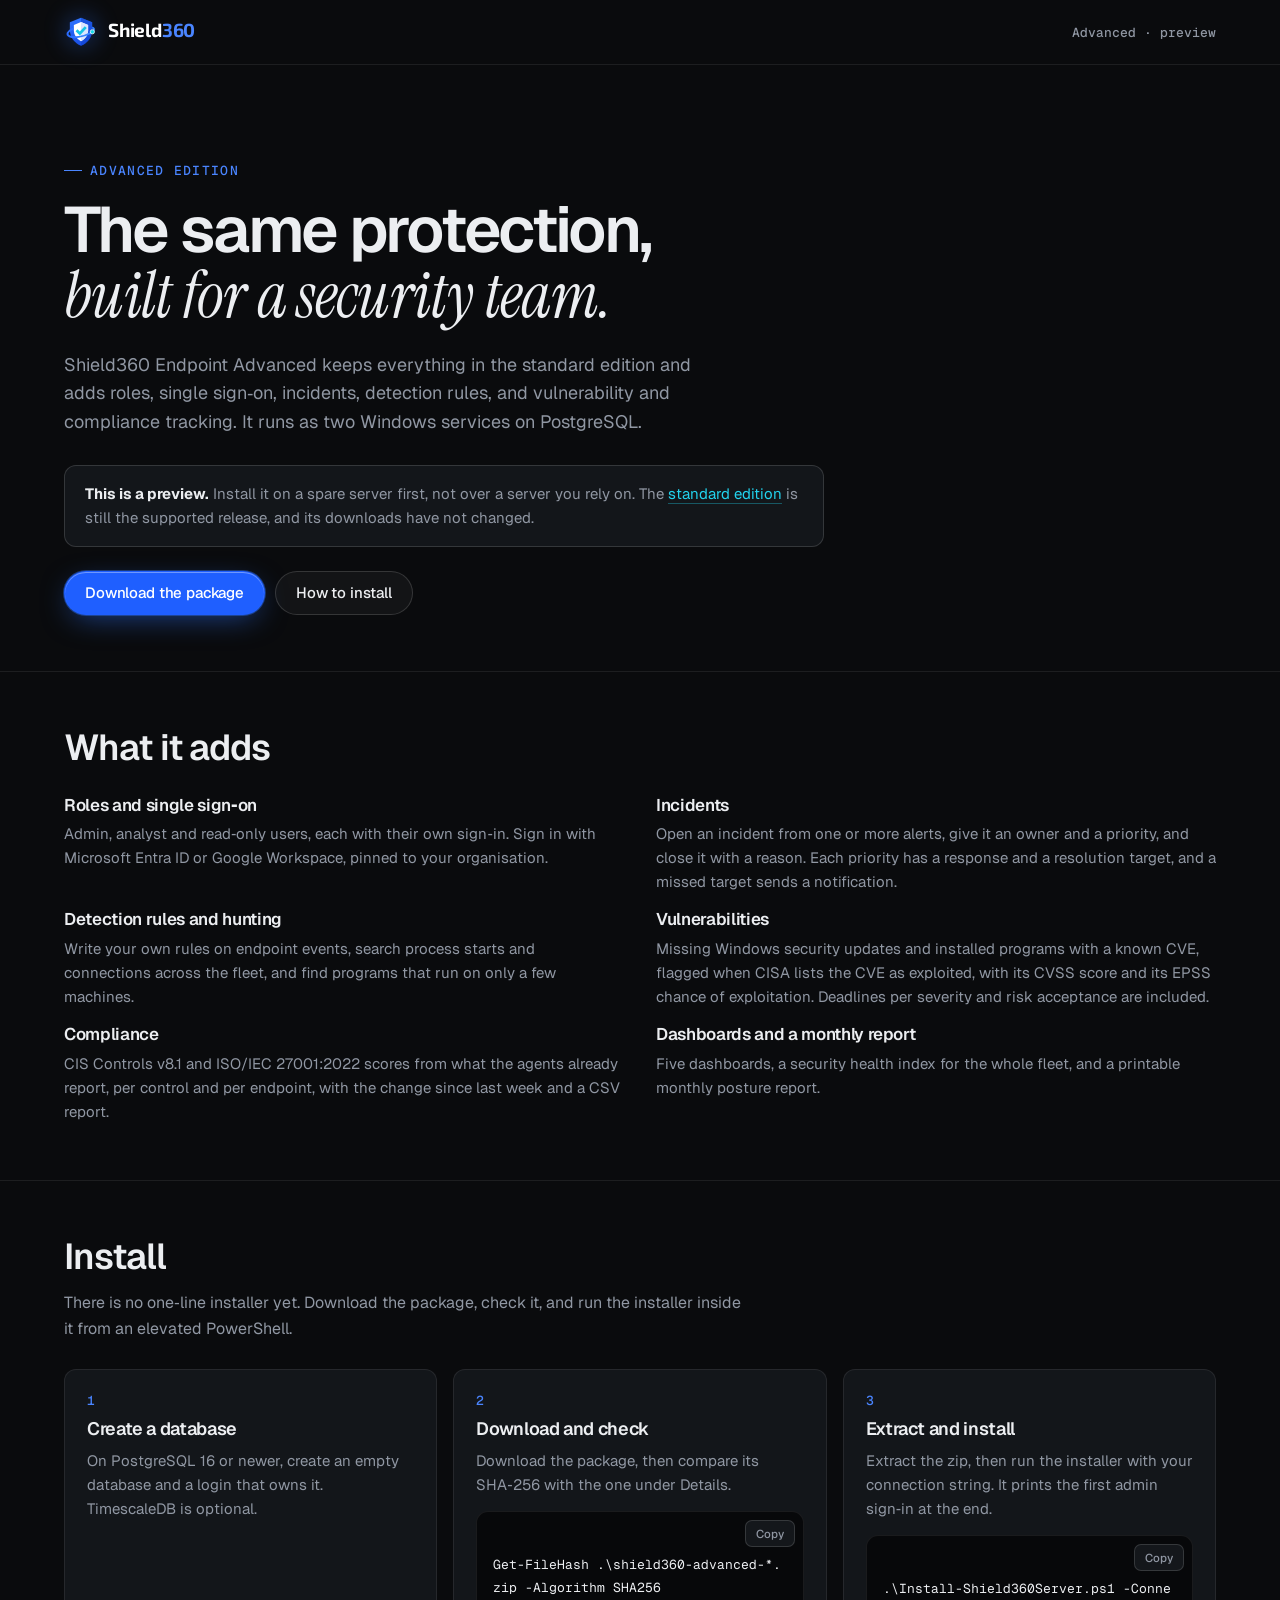
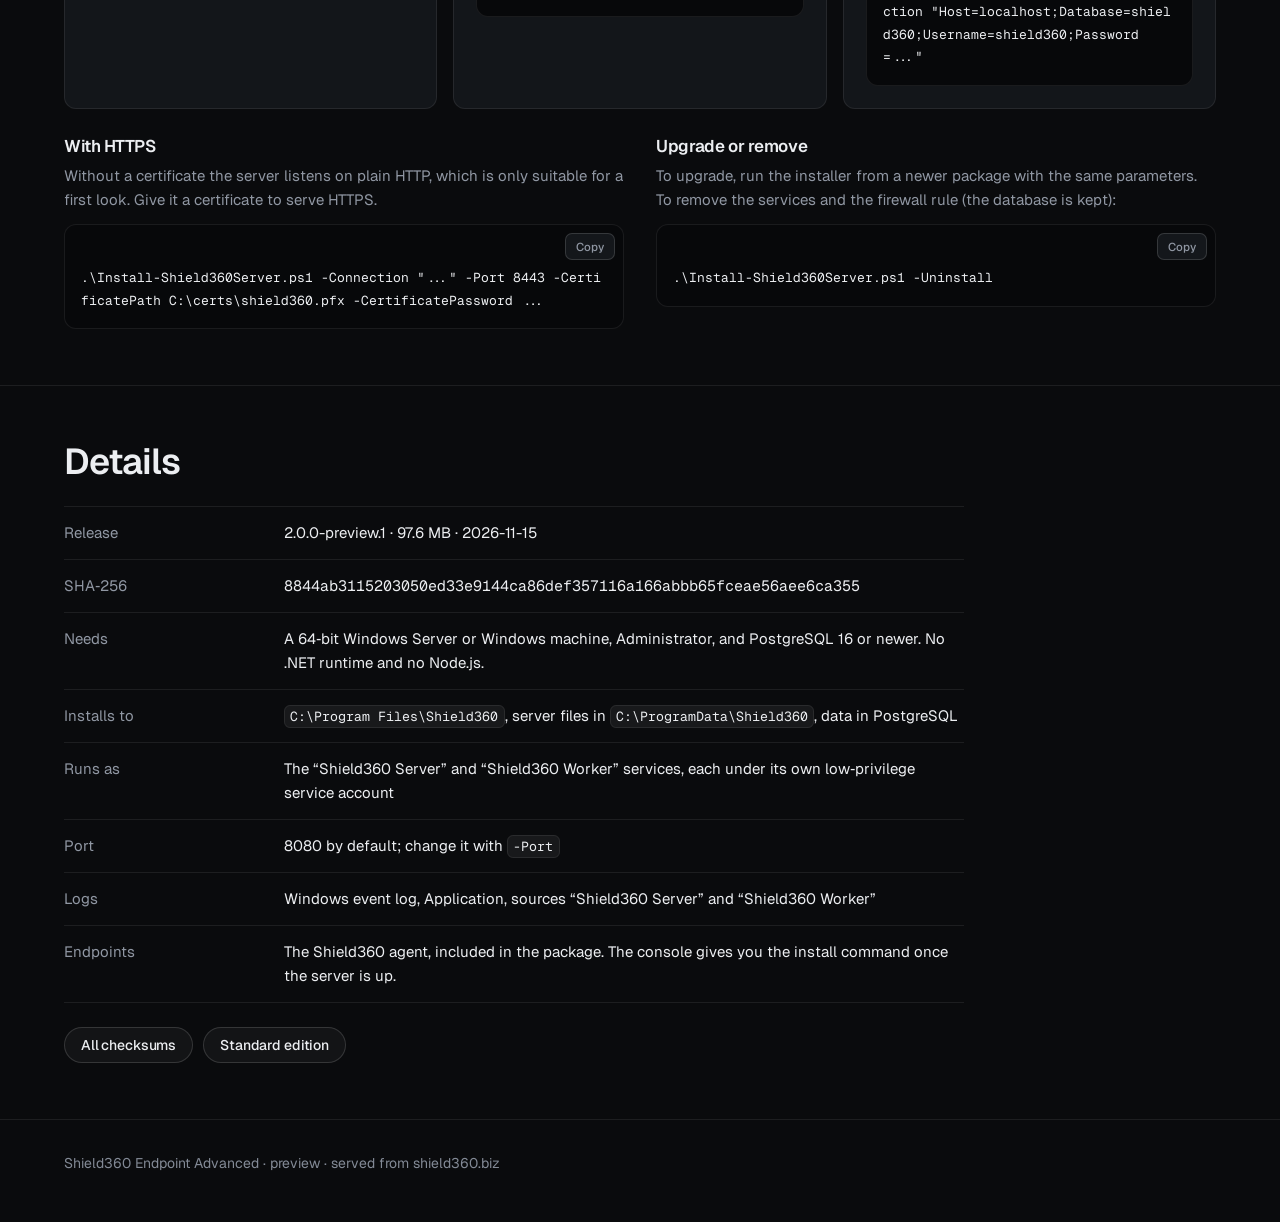
==== advanced/index.html @ 00ca8691 "Serve the Advanced package from a GitHub release The zip is close to the website host's 100 MB file " ====
<!doctype html>
<html lang="en">
<head>
  <meta charset="utf-8">
  <meta name="viewport" content="width=device-width, initial-scale=1">
  <title>Shield360 Endpoint Advanced — preview</title>
  <meta name="description" content="Shield360 Endpoint Advanced (preview): roles and single sign-on, incidents, detection rules, vulnerability and compliance tracking, on PostgreSQL.">
  <meta name="robots" content="noindex">
  <meta name="theme-color" content="#0a0b0d">
  <link rel="icon" href="/assets/favicon.svg" type="image/svg+xml">
  <link rel="preconnect" href="https://fonts.googleapis.com">
  <link rel="preconnect" href="https://fonts.gstatic.com" crossorigin>
  <link href="https://fonts.googleapis.com/css2?family=Exo+2:wght@700&family=Geist:wght@300..800&family=Geist+Mono:wght@400;500&family=Instrument+Serif:ital@0;1&display=swap" rel="stylesheet">
  <link rel="stylesheet" href="/styles.css">
  <style>
    .adv-top { border-bottom: 1px solid var(--line); }
    .adv-top .wrap { display: flex; align-items: center; justify-content: space-between; height: 64px; gap: 16px; }
    .adv-top .tag { font: 500 13px var(--mono); color: var(--muted); }
    .adv-hero { padding: 88px 0 56px; }
    .adv-hero h1 { font-size: clamp(36px, 5.4vw, 64px); letter-spacing: -.04em; line-height: 1.02; max-width: 16ch; }
    .adv-hero .lead { margin-top: 22px; }
    .adv-note { margin-top: 28px; max-width: 760px; padding: 16px 20px; border: 1px solid var(--line-2); border-radius: var(--radius-sm); background: var(--panel); color: var(--muted); font-size: 15px; }
    .adv-note b { color: var(--text); }
    .adv { padding: 56px 0; border-top: 1px solid var(--line); }
    .adv h2 { font-size: clamp(26px, 3vw, 36px); letter-spacing: -.03em; }
    .adv > .wrap > p { margin-top: 14px; color: var(--muted); max-width: 680px; }
    .adv-steps { display: grid; grid-template-columns: repeat(3, 1fr); gap: 16px; margin-top: 28px; padding: 0; counter-reset: s; }
    .adv-steps li { list-style: none; padding: 22px; border: 1px solid var(--line); border-radius: var(--radius-sm); background: var(--panel); display: flex; flex-direction: column; gap: 10px; min-width: 0; }
    .adv-steps li::before { counter-increment: s; content: counter(s); display: block; font: 500 13px var(--mono); color: var(--accent); }
    .adv-steps h3 { font-size: 18px; }
    .adv-steps p { color: var(--muted); font-size: 15px; }
    .adv-grid { display: grid; grid-template-columns: 1fr 1fr; gap: 16px 32px; margin-top: 28px; padding: 0; }
    .adv-grid > div { display: flex; flex-direction: column; gap: 8px; }
    .adv-grid h3 { font-size: 17px; }
    .adv-grid p { color: var(--muted); font-size: 15px; }
    .adv .code { margin-top: 4px; }
    .adv .code pre { padding: 42px 16px 16px; font-size: 13px; color: var(--text); white-space: pre-wrap; word-break: break-all; }
    .facts { margin-top: 24px; display: grid; grid-template-columns: 220px 1fr; border-top: 1px solid var(--line); max-width: 900px; }
    .facts dt, .facts dd { margin: 0; padding: 14px 0; border-bottom: 1px solid var(--line); }
    .facts dt { color: var(--muted); font-size: 15px; }
    .facts dd { font-size: 15px; overflow-wrap: anywhere; }
    .adv-links { display: flex; flex-wrap: wrap; gap: 10px; margin-top: 24px; }
    .adv-foot { padding: 32px 0 48px; border-top: 1px solid var(--line); color: var(--dim); font-size: 14px; }
    @media (max-width: 860px) {
      .adv-steps, .adv-grid { grid-template-columns: 1fr; }
      .facts { grid-template-columns: 1fr; }
      .facts dt { padding-bottom: 0; border-bottom: 0; }
      .adv-hero { padding: 56px 0 40px; }
    }
  </style>
</head>
<body>
  <header class="adv-top">
    <div class="wrap">
      <a href="/" class="brand" aria-label="Shield360 home">
        <img class="brand-mark" src="/assets/logo-mark.svg" alt="" width="28" height="28">
        <span><span class="wordmark">Shield<b>360</b></span></span>
      </a>
      <span class="tag">Advanced · preview</span>
    </div>
  </header>

  <main id="main">
    <section class="adv-hero">
      <div class="wrap">
        <span class="eyebrow">Advanced edition</span>
        <h1>The same protection, <span class="serif">built for a security team.</span></h1>
        <p class="lead">Shield360 Endpoint Advanced keeps everything in the standard edition and adds roles, single sign‑on, incidents, detection rules, and vulnerability and compliance tracking. It runs as two Windows services on PostgreSQL.</p>
        <p class="adv-note"><b>This is a preview.</b> Install it on a spare server first, not over a server you rely on. The <a class="text-link" href="/">standard edition</a> is still the supported release, and its downloads have not changed.</p>
        <div class="adv-links">
          <a class="btn btn-primary" id="rel-zip" href="download/latest.json">Download the package</a>
          <a class="btn btn-ghost" href="#install">How to install</a>
        </div>
      </div>
    </section>

    <section class="adv">
      <div class="wrap">
        <h2>What it adds</h2>
        <div class="adv-grid">
          <div>
            <h3>Roles and single sign‑on</h3>
            <p>Admin, analyst and read‑only users, each with their own sign‑in. Sign in with Microsoft Entra ID or Google Workspace, pinned to your organisation.</p>
          </div>
          <div>
            <h3>Incidents</h3>
            <p>Open an incident from one or more alerts, give it an owner and a priority, and close it with a reason. Each priority has a response and a resolution target, and a missed target sends a notification.</p>
          </div>
          <div>
            <h3>Detection rules and hunting</h3>
            <p>Write your own rules on endpoint events, search process starts and connections across the fleet, and find programs that run on only a few machines.</p>
          </div>
          <div>
            <h3>Vulnerabilities</h3>
            <p>Missing Windows security updates and installed programs with a known CVE, flagged when CISA lists the CVE as exploited, with its CVSS score and its EPSS chance of exploitation. Deadlines per severity and risk acceptance are included.</p>
          </div>
          <div>
            <h3>Compliance</h3>
            <p>CIS Controls v8.1 and ISO/IEC 27001:2022 scores from what the agents already report, per control and per endpoint, with the change since last week and a CSV report.</p>
          </div>
          <div>
            <h3>Dashboards and a monthly report</h3>
            <p>Five dashboards, a security health index for the whole fleet, and a printable monthly posture report.</p>
          </div>
        </div>
      </div>
    </section>

    <section class="adv" id="install">
      <div class="wrap">
        <h2>Install</h2>
        <p>There is no one‑line installer yet. Download the package, check it, and run the installer inside it from an elevated PowerShell.</p>
        <ol class="adv-steps">
          <li>
            <h3>Create a database</h3>
            <p>On PostgreSQL 16 or newer, create an empty database and a login that owns it. TimescaleDB is optional.</p>
          </li>
          <li>
            <h3>Download and check</h3>
            <p>Download the package, then compare its SHA‑256 with the one under Details.</p>
            <div class="code">
              <button class="copy" data-copy="cmd-hash" aria-label="Copy command">Copy</button>
<pre id="cmd-hash">Get-FileHash .\shield360-advanced-*.zip -Algorithm SHA256</pre>
            </div>
          </li>
          <li>
            <h3>Extract and install</h3>
            <p>Extract the zip, then run the installer with your connection string. It prints the first admin sign‑in at the end.</p>
            <div class="code">
              <button class="copy" data-copy="cmd-install" aria-label="Copy command">Copy</button>
<pre id="cmd-install">.\Install-Shield360Server.ps1 -Connection "Host=localhost;Database=shield360;Username=shield360;Password=..."</pre>
            </div>
          </li>
        </ol>
        <div class="adv-grid">
          <div>
            <h3>With HTTPS</h3>
            <p>Without a certificate the server listens on plain HTTP, which is only suitable for a first look. Give it a certificate to serve HTTPS.</p>
            <div class="code">
              <button class="copy" data-copy="cmd-https" aria-label="Copy command">Copy</button>
<pre id="cmd-https">.\Install-Shield360Server.ps1 -Connection "..." -Port 8443 -CertificatePath C:\certs\shield360.pfx -CertificatePassword ...</pre>
            </div>
          </div>
          <div>
            <h3>Upgrade or remove</h3>
            <p>To upgrade, run the installer from a newer package with the same parameters. To remove the services and the firewall rule (the database is kept):</p>
            <div class="code">
              <button class="copy" data-copy="cmd-rm" aria-label="Copy command">Copy</button>
<pre id="cmd-rm">.\Install-Shield360Server.ps1 -Uninstall</pre>
            </div>
          </div>
        </div>
      </div>
    </section>

    <section class="adv">
      <div class="wrap">
        <h2>Details</h2>
        <dl class="facts">
          <dt>Release</dt><dd id="rel-version">See latest.json</dd>
          <dt>SHA‑256</dt><dd class="mono" id="rel-sha">–</dd>
          <dt>Needs</dt><dd>A 64‑bit Windows Server or Windows machine, Administrator, and PostgreSQL 16 or newer. No .NET runtime and no Node.js.</dd>
          <dt>Installs to</dt><dd><code>C:\Program Files\Shield360</code>, server files in <code>C:\ProgramData\Shield360</code>, data in PostgreSQL</dd>
          <dt>Runs as</dt><dd>The “Shield360 Server” and “Shield360 Worker” services, each under its own low‑privilege service account</dd>
          <dt>Port</dt><dd>8080 by default; change it with <code>-Port</code></dd>
          <dt>Logs</dt><dd>Windows event log, Application, sources “Shield360 Server” and “Shield360 Worker”</dd>
          <dt>Endpoints</dt><dd>The Shield360 agent, included in the package. The console gives you the install command once the server is up.</dd>
        </dl>
        <div class="adv-links">
          <a class="btn btn-ghost btn-sm" href="download/SHA256SUMS.txt" target="_blank" rel="noopener">All checksums</a>
          <a class="btn btn-ghost btn-sm" href="/#deploy">Standard edition</a>
        </div>
      </div>
    </section>
  </main>

  <footer class="adv-foot">
    <div class="wrap">Shield360 Endpoint Advanced · preview · served from shield360.biz</div>
  </footer>

  <script src="download/latest.js"></script>
  <script>
    (function () {
      var r = window.SHIELD360_ADVANCED_RELEASE;
      if (r) {
        document.getElementById('rel-version').textContent =
          r.version + ' · ' + (r.size / 1048576).toFixed(1) + ' MB · ' + r.released;
        document.getElementById('rel-sha').textContent = r.sha256;
        var a = document.getElementById('rel-zip');
        a.href = r.url || 'download/' + r.file;
        a.setAttribute('download', '');
      }
      document.querySelectorAll('.copy').forEach(function (b) {
        b.addEventListener('click', function () {
          var text = document.getElementById(b.dataset.copy).textContent;
          navigator.clipboard.writeText(text).then(function () {
            b.textContent = 'Copied'; b.classList.add('done');
            setTimeout(function () { b.textContent = 'Copy'; b.classList.remove('done'); }, 1600);
          });
        });
      });
    })();
  </script>
</body>
</html>
---- styles.css ----
/* =========================================================
   Shield360 Endpoint — marketing site
   ========================================================= */
:root {
  --bg: #0a0b0d;
  --bg-2: #0f1114;
  --panel: #13161a;
  --panel-2: #181c21;
  --line: rgba(255,255,255,.08);
  --line-2: rgba(255,255,255,.14);
  --text: #eceef1;
  --muted: #9097a3;
  --dim: #838a96;
  --accent: #4a85ff;
  --accent-fill: #1f5fff;
  --accent-2: #22d3ee;
  --accent-soft: rgba(47,116,255,.12);
  --good: #3ddc84;
  --warn: #f5b942;
  --bad: #ff4d5e;
  --info: #7aa7ff;
  --radius: 18px;
  --radius-sm: 12px;
  --font: "Geist", "Segoe UI", system-ui, -apple-system, sans-serif;
  --mono: "Geist Mono", "Cascadia Mono", Consolas, ui-monospace, monospace;
  --serif: "Instrument Serif", Georgia, serif;
  --ease: cubic-bezier(.2,.7,.2,1);
  color-scheme: dark;
}

* { box-sizing: border-box; }
html { scroll-behavior: smooth; scroll-padding-top: 80px; -webkit-text-size-adjust: 100%; }
body {
  margin: 0;
  background: var(--bg);
  color: var(--text);
  font: 16px/1.6 var(--font);
  -webkit-font-smoothing: antialiased;
  overflow-x: hidden;
}
img, svg { display: block; max-width: 100%; }
a { color: inherit; text-decoration: none; }
code { font-family: var(--mono); font-size: .88em; background: rgba(255,255,255,.06); padding: .12em .4em; border-radius: 6px; border: 1px solid var(--line); }
h1, h2, h3, h4, h5 { margin: 0; font-weight: 600; letter-spacing: -.02em; line-height: 1.1; }
p { margin: 0; }
::selection { background: var(--accent-fill); color: #fff; }

.wrap { width: 100%; max-width: 1200px; margin: 0 auto; padding: 0 24px; }
.serif { font-family: var(--serif); font-style: italic; font-weight: 400; letter-spacing: -.01em; }
.accent-text {
  background: linear-gradient(100deg, var(--accent) 10%, var(--accent-2) 60%, #a5f3fc);
  -webkit-background-clip: text; background-clip: text; color: transparent;
}
.mono { font-family: var(--mono); }
.arrow { display: inline-block; transition: transform .3s var(--ease); }
a:hover .arrow, button:hover .arrow { transform: translateX(4px); }

.skip { position: absolute; left: -999px; top: 8px; background: var(--accent-fill); color: #fff; padding: 8px 14px; border-radius: 8px; z-index: 100; }
.skip:focus { left: 8px; }
:focus-visible { outline: 2px solid var(--accent); outline-offset: 3px; border-radius: 6px; }
.sr-only { position: absolute; width: 1px; height: 1px; padding: 0; margin: -1px; overflow: hidden; clip: rect(0 0 0 0); white-space: nowrap; border: 0; }

/* ---------- buttons ---------- */
.btn {
  --h: 44px;
  display: inline-flex; align-items: center; justify-content: center; gap: 8px;
  height: var(--h); padding: 0 20px; border-radius: 999px;
  font: 500 15px/1 var(--font); letter-spacing: -.01em;
  border: 1px solid transparent; cursor: pointer; white-space: nowrap;
  transition: transform .2s var(--ease), background .2s, border-color .2s, box-shadow .3s, opacity .2s;
}
.btn:active { transform: scale(.98); }
.btn-sm { --h: 36px; padding: 0 16px; font-size: 14px; }
.btn-lg { --h: 52px; padding: 0 26px; font-size: 16px; }
.btn-primary {
  background: var(--accent-fill); color: #fff;
  box-shadow: 0 0 0 1px rgba(47,116,255,.4), 0 8px 30px -8px rgba(47,116,255,.6), inset 0 1px 0 rgba(255,255,255,.35);
}
.btn-primary:hover { background: #3a72ff; box-shadow: 0 0 0 1px rgba(47,116,255,.6), 0 12px 40px -8px rgba(47,116,255,.8), inset 0 1px 0 rgba(255,255,255,.35); }
.btn-ghost { background: rgba(255,255,255,.04); color: var(--text); border-color: var(--line-2); }
.btn-ghost:hover { background: rgba(255,255,255,.08); border-color: rgba(255,255,255,.24); }
.btn[disabled] { opacity: .4; pointer-events: none; }

/* ---------- nav ---------- */
.nav {
  position: fixed; inset: 0 0 auto; z-index: 50;
  transition: background .3s, border-color .3s, backdrop-filter .3s;
  border-bottom: 1px solid transparent;
}
.nav.scrolled { background: rgba(10,11,13,.72); backdrop-filter: saturate(160%) blur(16px); -webkit-backdrop-filter: saturate(160%) blur(16px); border-bottom-color: var(--line); }
.nav-inner { display: flex; align-items: center; justify-content: space-between; height: 68px; gap: 24px; }
.brand { display: inline-flex; align-items: center; gap: 10px; font-weight: 600; font-size: 17px; letter-spacing: -.02em; }
.brand em { font-style: normal; color: var(--muted); font-weight: 500; }
.brand-mark { width: 34px; height: 34px; filter: drop-shadow(0 0 12px rgba(47,116,255,.45)); }
.wordmark { font: 700 19px/1 "Exo 2", var(--font); letter-spacing: -.01em; color: #fff; }
.wordmark b { font-weight: 700; color: var(--accent); }
.nav-links { display: flex; gap: 4px; }
.nav-links a { padding: 8px 14px; border-radius: 999px; color: var(--muted); font-size: 14.5px; transition: color .2s, background .2s; }
.nav-links a:hover, .nav-links a.active { color: var(--text); background: rgba(255,255,255,.05); }
.nav-cta { display: flex; align-items: center; gap: 10px; }
.nav-toggle { display: none; width: 40px; height: 40px; border-radius: 10px; border: 1px solid var(--line-2); background: transparent; cursor: pointer; position: relative; }
.nav-toggle span { position: absolute; left: 11px; right: 11px; height: 1.5px; background: var(--text); transition: transform .3s var(--ease), top .3s; }
.nav-toggle span:first-child { top: 15px; } .nav-toggle span:last-child { top: 23px; }
.nav-toggle[aria-expanded="true"] span:first-child { top: 19px; transform: rotate(45deg); }
.nav-toggle[aria-expanded="true"] span:last-child { top: 19px; transform: rotate(-45deg); }

/* ---------- hero ---------- */
.hero { position: relative; padding: 150px 0 40px; overflow: hidden; }
.hero-bg { position: absolute; inset: 0; pointer-events: none; }
.grid-lines {
  position: absolute; inset: -1px;
  background-image: linear-gradient(var(--line) 1px, transparent 1px), linear-gradient(90deg, var(--line) 1px, transparent 1px);
  background-size: 64px 64px;
  mask-image: radial-gradient(ellipse 80% 60% at 50% 0%, #000 30%, transparent 75%);
  -webkit-mask-image: radial-gradient(ellipse 80% 60% at 50% 0%, #000 30%, transparent 75%);
  opacity: .55;
}
.glow { position: absolute; border-radius: 50%; filter: blur(90px); }
.glow-a { width: 720px; height: 520px; right: -160px; top: 40px; background: radial-gradient(circle, rgba(47,116,255,.35), transparent 65%); animation: drift 14s ease-in-out infinite alternate; }
.glow-b { width: 520px; height: 420px; left: -200px; top: 320px; background: radial-gradient(circle, rgba(122,167,255,.14), transparent 65%); animation: drift 18s ease-in-out infinite alternate-reverse; }
@keyframes drift { to { transform: translate(-60px, 40px) scale(1.08); } }

.hero-inner { position: relative; display: grid; grid-template-columns: 1fr 1.08fr; gap: 56px; align-items: center; }
.eyebrow-pill {
  display: inline-flex; align-items: center; gap: 10px;
  padding: 6px 14px 6px 10px; border-radius: 999px;
  background: rgba(255,255,255,.04); border: 1px solid var(--line-2);
  font-size: 13.5px; color: var(--muted); margin-bottom: 28px;
  transition: border-color .2s, background .2s;
}
.eyebrow-pill:hover { border-color: rgba(47,116,255,.5); background: var(--accent-soft); color: var(--text); }
.dot-live { width: 8px; height: 8px; border-radius: 50%; background: var(--good); box-shadow: 0 0 0 0 rgba(61,220,132,.6); animation: pulse 2s infinite; flex: none; }
@keyframes pulse { 0% { box-shadow: 0 0 0 0 rgba(61,220,132,.55); } 70% { box-shadow: 0 0 0 8px rgba(61,220,132,0); } 100% { box-shadow: 0 0 0 0 rgba(61,220,132,0); } }

.hero-title { font-size: clamp(42px, 5.2vw, 74px); line-height: .98; letter-spacing: -.045em; font-weight: 600; }
.hero-title .serif { font-size: 1.06em; letter-spacing: -.02em; }
.hero-sub { margin-top: 26px; font-size: 18.5px; line-height: 1.6; color: var(--muted); max-width: 540px; }
.hero-ctas { display: flex; flex-wrap: wrap; gap: 12px; margin-top: 36px; }
.hero-ctas.center { justify-content: center; }
.install-chip { display: flex; align-items: center; gap: 12px; margin-top: 20px; padding: 6px 6px 6px 16px; max-width: 520px; border-radius: 12px; border: 1px solid var(--line-2); background: rgba(7,8,10,.7); font-family: var(--mono); font-size: 13.5px; }
.install-chip code { flex: 1; min-width: 0; background: none; border: 0; padding: 0; color: var(--text); white-space: nowrap; overflow-x: auto; scrollbar-width: none; }
.ic-prompt { color: var(--accent); }
.install-chip .copy { position: static; flex: none; }
.hero-facts { list-style: none; padding: 0; margin: 32px 0 0; display: flex; flex-wrap: wrap; gap: 28px; color: var(--dim); font-size: 14px; }
.hero-facts b { color: var(--text); font-weight: 600; margin-right: 4px; font-variant-numeric: tabular-nums; }

/* console mockup */
.hero-visual { position: relative; perspective: 1600px; }
.console {
  position: relative; border-radius: 16px; overflow: hidden;
  background: linear-gradient(180deg, #15181d, #0f1115);
  border: 1px solid var(--line-2);
  box-shadow: 0 40px 120px -30px rgba(0,0,0,.9), 0 0 0 1px rgba(255,255,255,.03), 0 0 80px -20px rgba(47,116,255,.25);
  transform: rotateY(-9deg) rotateX(5deg) rotateZ(.5deg);
  transform-style: preserve-3d;
  transition: transform .8s var(--ease);
  font-size: 11.5px;
}
.hero-visual:hover .console { transform: rotateY(-3deg) rotateX(2deg); }
.console::after { content: ""; position: absolute; inset: 0; background: linear-gradient(120deg, rgba(255,255,255,.06), transparent 30%); pointer-events: none; }
.console-bar { display: flex; align-items: center; gap: 6px; padding: 11px 14px; border-bottom: 1px solid var(--line); background: rgba(255,255,255,.02); }
.tl { flex: none; width: 10px; height: 10px; border-radius: 50%; background: #2b2f36; }
.tl:nth-child(1) { background: #ff5f57; } .tl:nth-child(2) { background: #febc2e; } .tl:nth-child(3) { background: #28c840; }
.console-url { margin: 0 auto; display: flex; align-items: center; gap: 6px; padding: 4px 12px; border-radius: 7px; background: rgba(255,255,255,.04); color: var(--muted); font: 11px var(--mono); }
.console-url svg { width: 11px; height: 11px; color: var(--good); }
.sample-tag { flex: none; margin-left: 8px; font: 500 10.5px var(--mono); color: var(--dim); letter-spacing: .04em; white-space: nowrap; }
.motion-toggle { flex: none; display: grid; place-items: center; width: 28px; height: 28px; border-radius: 7px; border: 1px solid var(--line-2); background: transparent; color: var(--muted); cursor: pointer; transition: color .2s, border-color .2s; }
.motion-toggle:hover { color: var(--text); border-color: var(--accent); }
.motion-toggle svg { width: 12px; height: 12px; }
.motion-toggle .i-play, .motion-toggle[aria-pressed="true"] .i-pause { display: none; }
.motion-toggle[aria-pressed="true"] .i-play { display: block; }
.console-body { display: grid; grid-template-columns: 132px 1fr; min-height: 400px; }
.c-side { padding: 14px 10px; border-right: 1px solid var(--line); display: flex; flex-direction: column; gap: 2px; background: rgba(0,0,0,.15); }
.c-brand { display: flex; align-items: center; gap: 7px; font-weight: 600; font-size: 12.5px; padding: 2px 8px 12px; }
.c-brand svg { width: 18px; height: 18px; }
.c-nav { padding: 6px 8px; border-radius: 7px; color: var(--muted); display: flex; justify-content: space-between; align-items: center; }
.c-nav.on { background: rgba(47,116,255,.12); color: var(--text); box-shadow: inset 2px 0 0 var(--accent); }
.c-nav b { background: var(--bad); color: #0a0b0d; font-weight: 700; font-size: 10.5px; padding: 0 6px; border-radius: 99px; line-height: 16px; transition: transform .3s; }
.c-label { font-size: 10.5px; text-transform: uppercase; letter-spacing: .08em; color: var(--dim); padding: 12px 8px 4px; }
.c-main { padding: 16px; display: flex; flex-direction: column; gap: 12px; min-width: 0; }
.c-head { display: flex; justify-content: space-between; align-items: flex-start; gap: 8px; }
.c-title { font-size: 16px; font-weight: 600; letter-spacing: -.02em; }
.c-muted { color: var(--dim); font-size: 10.5px; }
.c-chip { display: inline-flex; align-items: center; gap: 6px; padding: 4px 9px; border-radius: 99px; font-size: 10.5px; white-space: nowrap; }
.c-chip.ok { background: rgba(61,220,132,.1); color: var(--good); }
.c-chip i { width: 6px; height: 6px; border-radius: 50%; background: currentColor; }
.c-kpis { display: grid; grid-template-columns: repeat(4, 1fr); gap: 8px; }
.c-kpi { padding: 10px; border-radius: 10px; background: rgba(255,255,255,.03); border: 1px solid var(--line); display: flex; flex-direction: column; gap: 2px; min-width: 0; }
.c-kpi span { color: var(--dim); font-size: 10px; }
.c-kpi b { font-size: 18px; font-weight: 600; letter-spacing: -.03em; font-variant-numeric: tabular-nums; transition: color .3s; }
.c-kpi small { font-size: 10.5px; color: var(--dim); }
.c-kpi small.up { color: var(--good); }
.c-kpi b.flash { color: var(--accent); }
.c-chart { padding: 10px 12px 6px; border-radius: 10px; background: rgba(255,255,255,.02); border: 1px solid var(--line); }
.c-chart-head { display: flex; justify-content: space-between; color: var(--dim); font-size: 10px; margin-bottom: 4px; }
.c-legend { display: flex; align-items: center; gap: 5px; }
.c-legend i { width: 8px; height: 2px; border-radius: 2px; display: inline-block; margin-left: 6px; }
.l-cpu { background: var(--accent); } .l-mem { background: var(--info); }
.spark { width: 100%; height: 70px; }
.c-table { border-radius: 10px; border: 1px solid var(--line); overflow: hidden; }
.c-row { display: grid; grid-template-columns: 1.5fr 1fr .7fr .8fr .9fr; gap: 8px; padding: 7px 10px; align-items: center; border-top: 1px solid var(--line); font-size: 10.5px; transition: background .4s; }
.c-row-h { border-top: 0; color: var(--dim); font-size: 10.5px; text-transform: uppercase; letter-spacing: .06em; background: rgba(255,255,255,.02); }
.c-row .host { font-family: var(--mono); color: var(--text); white-space: nowrap; overflow: hidden; text-overflow: ellipsis; }
.c-row span { color: var(--muted); white-space: nowrap; overflow: hidden; text-overflow: ellipsis; }
.c-row .bar { display: block; width: 100%; height: 4px; border-radius: 4px; background: rgba(255,255,255,.08); position: relative; overflow: hidden; }
.c-row .bar i { position: absolute; inset: 0 auto 0 0; background: var(--accent); border-radius: 4px; transition: width 1s var(--ease); }
.st { display: inline-flex; align-items: center; gap: 5px; }
.st::before { content: ""; width: 6px; height: 6px; border-radius: 50%; background: currentColor; }
.st.ok { color: var(--good); } .st.warn { color: var(--warn); } .st.bad { color: var(--bad); } .st.off { color: var(--dim); }
.c-row.hl { background: rgba(255,77,94,.08); }

.float-card {
  position: absolute; display: flex; align-items: center; gap: 12px;
  padding: 12px 16px; border-radius: 14px;
  background: rgba(22,25,30,.82); backdrop-filter: blur(14px); -webkit-backdrop-filter: blur(14px);
  border: 1px solid var(--line-2);
  box-shadow: 0 20px 50px -15px rgba(0,0,0,.8);
  font-size: 13px; max-width: 290px;
}
.float-card b { display: block; font-weight: 600; letter-spacing: -.01em; }
.float-card small { color: var(--muted); font-size: 11.5px; font-family: var(--mono); }
.float-card svg { width: 26px; height: 26px; color: var(--good); flex: none; }
.fc-1 { left: -36px; bottom: 60px; animation: bob 6s ease-in-out infinite; }
.fc-2 { right: -18px; top: -26px; animation: bob 7s ease-in-out infinite reverse; }
@keyframes bob { 50% { transform: translateY(-10px); } }
.sev { width: 10px; height: 10px; border-radius: 50%; flex: none; }
.sev.crit { background: var(--bad); box-shadow: 0 0 0 4px rgba(255,77,94,.18); }

.platform-strip { position: relative; margin-top: 96px; display: flex; align-items: center; gap: 28px; padding-top: 28px; border-top: 1px solid var(--line); }
.ps-label { color: var(--dim); font-size: 13px; white-space: nowrap; }
.platform-strip ul { list-style: none; margin: 0; padding: 0; display: flex; flex-wrap: wrap; gap: 8px 22px; color: var(--muted); font-size: 14px; font-weight: 500; }
.platform-strip li { opacity: .8; }

/* ---------- stats ---------- */
.stats { padding: 72px 0; }
.stats-grid { display: grid; grid-template-columns: repeat(4, 1fr); border: 1px solid var(--line); border-radius: var(--radius); background: linear-gradient(180deg, rgba(255,255,255,.025), transparent); }
.stat { padding: 32px 28px; border-left: 1px solid var(--line); }
.stat:first-child { border-left: 0; }
.stat b { font-size: 56px; font-weight: 600; letter-spacing: -.05em; line-height: 1; font-variant-numeric: tabular-nums; }
.stat .unit { font-size: 20px; color: var(--accent); margin-left: 4px; font-weight: 500; }
.stat p { margin-top: 14px; color: var(--muted); font-size: 14.5px; line-height: 1.55; }

/* ---------- sections ---------- */
.section { padding: 120px 0; position: relative; }
.section-head { max-width: 760px; margin-bottom: 64px; }
.eyebrow { display: inline-flex; align-items: center; gap: 8px; font: 500 13px var(--mono); color: var(--accent); text-transform: uppercase; letter-spacing: .1em; margin-bottom: 18px; }
.eyebrow::before { content: ""; width: 18px; height: 1px; background: currentColor; }
.section h2 { font-size: clamp(34px, 4.6vw, 58px); letter-spacing: -.04em; line-height: 1.02; }
.section-head p, .lead { margin-top: 22px; font-size: 18px; color: var(--muted); max-width: 640px; }
.section-head p b { color: var(--text); font-weight: 500; }

/* ---------- architecture ---------- */
.arch-diagram { border: 1px solid var(--line); border-radius: var(--radius); background: radial-gradient(ellipse at 50% 50%, rgba(47,116,255,.07), transparent 60%), var(--bg-2); padding: 24px; overflow-x: auto; }
.arch-svg { width: 100%; min-width: 720px; height: auto; }
.wire { fill: none; stroke: url(#wire); stroke-width: 1.5; stroke-dasharray: 4 5; }
.pkt { fill: var(--accent); filter: drop-shadow(0 0 6px var(--accent)); }
.pkt-back { fill: var(--good); filter: drop-shadow(0 0 6px var(--good)); }
.pkt-blue { fill: var(--info); filter: drop-shadow(0 0 6px var(--info)); }
.node rect { fill: #14171c; stroke: var(--line-2); }
.node-core rect { fill: #1a1410; stroke: rgba(47,116,255,.5); filter: drop-shadow(0 0 24px rgba(47,116,255,.25)); }
.n-t { fill: var(--text); font: 600 15px var(--font); letter-spacing: -.01em; }
.n-s { fill: var(--muted); font: 12px var(--mono); }
.n-m { fill: var(--accent-2); font: 11.5px var(--mono); }
.n-cap { fill: var(--muted); font: 500 13px var(--font); }
.n-sub { fill: var(--dim); font: 11.5px var(--mono); }
.n-lbl { fill: var(--dim); font: 11px var(--mono); }
.arch-cards { display: grid; grid-template-columns: repeat(3, 1fr); gap: 16px; margin-top: 16px; }
.mini-card { padding: 28px; border-radius: var(--radius); border: 1px solid var(--line); background: var(--bg-2); }
.mc-num { font: 500 12px var(--mono); color: var(--accent); }
.mini-card h3 { font-size: 20px; margin: 14px 0 10px; }
.mini-card p { color: var(--muted); font-size: 15px; }

/* ---------- visibility tabs ---------- */
.tabs { display: flex; flex-wrap: wrap; gap: 6px; padding: 6px; border-radius: 999px; border: 1px solid var(--line); background: var(--bg-2); width: fit-content; max-width: 100%; margin-bottom: 20px; }
.tabs button { border: 0; background: transparent; color: var(--muted); font: 500 14px var(--font); padding: 9px 16px; border-radius: 999px; cursor: pointer; transition: color .2s, background .25s; }
.tabs button:hover { color: var(--text); }
.tabs button[aria-selected="true"] { background: var(--text); color: #0a0b0d; }
.vis-panel { display: grid; grid-template-columns: .9fr 1.1fr; gap: 48px; padding: 48px; border-radius: 24px; border: 1px solid var(--line); background: linear-gradient(180deg, rgba(255,255,255,.03), rgba(255,255,255,.01)); min-height: 440px; align-items: center; }
.vis-copy h3 { font-size: 30px; letter-spacing: -.03em; }
.vis-copy p { margin-top: 14px; color: var(--muted); font-size: 16.5px; }
.checks { list-style: none; padding: 0; margin: 24px 0 0; display: grid; gap: 10px; }
.checks li { position: relative; padding-left: 28px; color: var(--text); font-size: 15px; }
.checks li::before { content: ""; position: absolute; left: 0; top: 4px; width: 17px; height: 17px; border-radius: 50%; background: var(--accent-soft) url("data:image/svg+xml,%3Csvg xmlns='http://www.w3.org/2000/svg' viewBox='0 0 16 16'%3E%3Cpath d='m4.5 8.2 2.3 2.3 4.7-5' fill='none' stroke='%233b7bff' stroke-width='1.8' stroke-linecap='round' stroke-linejoin='round'/%3E%3C/svg%3E") center/13px no-repeat; }
.vis-copy, .vis-art { transition: opacity .35s var(--ease), transform .35s var(--ease); }
.vis-panel.swap .vis-copy, .vis-panel.swap .vis-art { opacity: 0; transform: translateY(8px); }
.vis-art { border-radius: 16px; border: 1px solid var(--line); background: var(--bg); padding: 20px; font-size: 13px; min-height: 340px; display: flex; flex-direction: column; gap: 10px; }
.va-row { display: flex; justify-content: space-between; align-items: center; gap: 12px; padding: 10px 12px; border-radius: 10px; background: rgba(255,255,255,.025); border: 1px solid var(--line); }
.va-row .k { color: var(--muted); }
.va-row .v { font-family: var(--mono); font-size: 12.5px; text-align: right; }
.va-grid { display: grid; grid-template-columns: repeat(2, 1fr); gap: 10px; }
.va-tile { padding: 14px; border-radius: 12px; background: rgba(255,255,255,.025); border: 1px solid var(--line); }
.va-tile span { color: var(--dim); font-size: 12px; display: block; }
.va-tile b { font-size: 26px; letter-spacing: -.03em; font-weight: 600; }
.va-tile.acc b { color: var(--accent); }
.va-meter { height: 6px; border-radius: 6px; background: rgba(255,255,255,.07); overflow: hidden; margin-top: 8px; }
.va-meter i { display: block; height: 100%; border-radius: 6px; background: linear-gradient(90deg, var(--accent), var(--accent-2)); }
.va-btn { display: flex; align-items: center; justify-content: space-between; padding: 12px 14px; border-radius: 10px; border: 1px solid var(--line); background: rgba(255,255,255,.025); }
.va-btn span:last-child { font: 11px var(--mono); color: var(--dim); }
.va-btn.run span:last-child { color: var(--good); }
.va-mono { font-family: var(--mono); font-size: 12px; color: var(--muted); }
.va-mono b { color: var(--text); font-weight: 500; }

/* ---------- bento ---------- */
.bento { display: grid; grid-template-columns: repeat(3, 1fr); gap: 16px; }
.b-card {
  position: relative; padding: 28px; border-radius: var(--radius); border: 1px solid var(--line);
  background: var(--bg-2); overflow: hidden; isolation: isolate;
  transition: border-color .3s, transform .4s var(--ease);
}
.b-card::before {
  content: ""; position: absolute; inset: 0; z-index: -1; opacity: 0; transition: opacity .4s;
  background: radial-gradient(420px circle at var(--mx, 50%) var(--my, 50%), rgba(47,116,255,.12), transparent 50%);
}
.b-card:hover { border-color: rgba(47,116,255,.3); }
.b-card:hover::before { opacity: 1; }
.b-wide { grid-column: span 2; }
.b-tall { grid-row: span 2; }
.b-full { grid-column: 1 / -1; }
.b-icon { width: 42px; height: 42px; border-radius: 12px; display: grid; place-items: center; background: var(--accent-soft); border: 1px solid rgba(47,116,255,.25); margin-bottom: 22px; }
.b-icon svg { width: 20px; height: 20px; fill: none; stroke: var(--accent); stroke-width: 1.8; stroke-linecap: round; stroke-linejoin: round; }
.b-card h3 { font-size: 20px; letter-spacing: -.02em; margin-bottom: 10px; }
.b-card p { color: var(--muted); font-size: 15px; }
.b-toggles { display: flex; flex-wrap: wrap; gap: 8px; margin-top: 22px; }
.tg { display: inline-flex; align-items: center; gap: 8px; padding: 6px 12px 6px 8px; border-radius: 99px; border: 1px solid var(--line-2); font-size: 12.5px; color: var(--muted); }
.tg::before { content: ""; width: 22px; height: 12px; border-radius: 99px; background: rgba(255,255,255,.12) radial-gradient(circle at 6px 6px, #fff 4px, transparent 4.5px); }
.tg.on { color: var(--text); }
.tg.on::before { background: var(--accent) radial-gradient(circle at 16px 6px, #fff 4px, transparent 4.5px); }
.asr { display: grid; grid-template-columns: repeat(17, 1fr); gap: 3px; margin-top: 20px; }
.asr i { aspect-ratio: 1/2.4; border-radius: 3px; background: var(--accent); opacity: .9; transition: background .4s, opacity .4s; }
.asr i.audit { background: var(--warn); opacity: .7; }
.asr i.off { background: rgba(255,255,255,.1); }
.bf-log { margin-top: 22px; display: flex; flex-direction: column; gap: 6px; font: 11.5px var(--mono); }
.bf-log div { display: flex; justify-content: space-between; gap: 8px; padding: 7px 10px; border-radius: 8px; background: rgba(255,255,255,.03); border: 1px solid var(--line); color: var(--muted); animation: slideIn .5s var(--ease); }
.bf-log div b { color: var(--bad); font-weight: 500; }
.bf-log div.allow b { color: var(--good); }
@keyframes slideIn { from { opacity: 0; transform: translateY(-6px); } }
.b-accent { background: linear-gradient(135deg, rgba(47,116,255,.16), rgba(47,116,255,.03) 60%), var(--bg-2); border-color: rgba(47,116,255,.3); }
.link-arrow { display: inline-flex; align-items: center; gap: 6px; margin-top: 18px; color: var(--accent); font-weight: 500; font-size: 15px; }

.selfheal { margin-top: 16px; display: grid; grid-template-columns: auto 1fr; gap: 40px; align-items: center; padding: 32px 40px; border-radius: var(--radius); border: 1px solid var(--line); background: var(--bg-2); }
.sh-ring { position: relative; width: 132px; height: 132px; }
.sh-ring svg { width: 100%; height: 100%; transform: rotate(-90deg); }
.sh-track { fill: none; stroke: rgba(255,255,255,.07); stroke-width: 6; }
.sh-prog { fill: none; stroke: var(--accent); stroke-width: 6; stroke-linecap: round; stroke-dasharray: 326.7; stroke-dashoffset: 0; transition: stroke-dashoffset 1s linear; filter: drop-shadow(0 0 6px rgba(47,116,255,.6)); }
.sh-center { position: absolute; inset: 0; display: grid; place-content: center; text-align: center; }
.sh-center b { font: 600 22px var(--mono); letter-spacing: -.02em; }
.sh-center small { color: var(--dim); font-size: 11px; }
.sh-copy h3 { font-size: 24px; margin-bottom: 10px; }
.sh-copy p { color: var(--muted); max-width: 760px; }

/* ---------- isolation ---------- */
.isolation { background: linear-gradient(180deg, transparent, rgba(47,116,255,.035) 40%, transparent); }
.iso-grid { display: grid; grid-template-columns: minmax(0, 1fr) minmax(0, 1.05fr); gap: 64px; align-items: start; }
.iso-copy > p { margin-top: 22px; color: var(--muted); font-size: 17px; }
.iso-facts { list-style: none; padding: 0; margin: 28px 0; display: grid; gap: 12px; }
.iso-facts li { padding-left: 18px; border-left: 2px solid var(--accent); color: var(--muted); font-size: 15px; }
.iso-facts b { color: var(--text); font-weight: 600; }
.iso-facts em { color: var(--text); font-style: normal; font-family: var(--mono); font-size: 13px; }
.triggers { border: 1px solid var(--line); border-radius: var(--radius-sm); overflow: hidden; background: var(--bg-2); }
.tr-head, .tr { display: flex; justify-content: space-between; align-items: center; gap: 16px; padding: 11px 16px; font-size: 14px; }
.tr-head { color: var(--dim); font: 500 11.5px var(--mono); text-transform: uppercase; letter-spacing: .08em; background: rgba(255,255,255,.02); }
.tr { border-top: 1px solid var(--line); color: var(--muted); }
.tr b { color: var(--text); font-weight: 500; }
.sw { width: 32px; height: 18px; border-radius: 99px; background: rgba(255,255,255,.12); position: relative; flex: none; }
.sw::after { content: ""; position: absolute; top: 3px; left: 3px; width: 12px; height: 12px; border-radius: 50%; background: #c9ced6; transition: transform .3s; }
.sw.on { background: var(--accent); }
.sw.on::after { transform: translateX(14px); background: #fff; }

.iso-demo { position: sticky; top: 96px; }
.demo-card { border-radius: 22px; border: 1px solid var(--line-2); background: radial-gradient(ellipse at 50% 30%, rgba(255,255,255,.04), transparent 70%), #0d0f12; padding: 20px; box-shadow: 0 40px 100px -40px rgba(0,0,0,.9); transition: border-color .5s, box-shadow .5s; }
.demo-card.alarm { border-color: rgba(255,77,94,.5); box-shadow: 0 40px 100px -40px rgba(0,0,0,.9), 0 0 60px -10px rgba(255,77,94,.3); }
.demo-card.contained { border-color: rgba(47,116,255,.45); }
.demo-head { display: flex; justify-content: space-between; align-items: center; padding: 2px 4px 10px; }
.demo-title { display: inline-flex; align-items: center; gap: 8px; font: 500 12.5px var(--mono); color: var(--muted); text-transform: uppercase; letter-spacing: .08em; }
.demo-state { font: 500 12px var(--mono); padding: 4px 10px; border-radius: 99px; background: rgba(61,220,132,.1); color: var(--good); transition: background .3s, color .3s; }
.demo-state.bad { background: rgba(255,77,94,.12); color: var(--bad); }
.demo-state.iso { background: var(--accent-soft); color: var(--accent); }
.net { width: 100%; height: auto; }
.net .lk { stroke: rgba(255,255,255,.14); stroke-width: 1.4; transition: stroke .4s, opacity .4s; }
.net .lk.flow { stroke-dasharray: 3 6; animation: flow 1s linear infinite; }
.net .lk.cut { stroke: var(--bad); stroke-dasharray: 2 5; opacity: .45; animation: none; }
.net .lk.keep { stroke: var(--accent); stroke-width: 2; stroke-dasharray: 4 4; animation: flow .6s linear infinite; }
@keyframes flow { to { stroke-dashoffset: -18; } }
.net .nd circle.halo { fill: none; stroke: transparent; stroke-width: 2; transition: stroke .3s; }
.net .nd circle.core { fill: #171a20; stroke: rgba(255,255,255,.22); stroke-width: 1.4; transition: fill .3s, stroke .3s; }
.net .nd text { fill: var(--muted); font: 11px var(--mono); text-anchor: middle; }
.net .nd .ic { fill: none; stroke: var(--text); stroke-width: 1.5; stroke-linecap: round; stroke-linejoin: round; }
.net .nd.srv circle.core { fill: #22160e; stroke: var(--accent); }
.net .nd.srv .ic { stroke: var(--accent); }
.net .nd.inet circle.core { stroke: var(--info); }
.net .nd.inet .ic { stroke: var(--info); }
.net .nd.bad circle.core { fill: #2a1015; stroke: var(--bad); }
.net .nd.bad circle.halo { stroke: var(--bad); animation: ring 1.2s ease-out infinite; transform-box: fill-box; transform-origin: center; }
.net .nd.bad .ic { stroke: var(--bad); }
.net .nd.iso circle.core { fill: #1c140e; stroke: var(--accent); }
.net .nd.iso circle.halo { stroke: var(--accent); stroke-dasharray: 4 4; animation: spin 8s linear infinite; transform-box: fill-box; transform-origin: center; }
.net .nd.iso .ic { stroke: var(--accent); }
.net .shield-wall { opacity: 0; transition: opacity .6s; }
.net .shield-wall.on { opacity: 1; }
@keyframes ring { from { transform: scale(1); opacity: 1; } to { transform: scale(1.6); opacity: 0; } }
@keyframes spin { to { transform: rotate(360deg); } }
.demo-log { height: 132px; overflow: hidden; display: flex; flex-direction: column; justify-content: flex-end; gap: 4px; font: 12px/1.5 var(--mono); padding: 12px 14px; border-radius: 12px; background: #08090b; border: 1px solid var(--line); color: var(--muted); margin-top: 6px; }
.demo-log div { animation: slideIn .4s var(--ease); white-space: nowrap; overflow: hidden; text-overflow: ellipsis; }
.demo-log .t { color: var(--dim); margin-right: 8px; }
.demo-log .e { color: var(--bad); } .demo-log .o { color: var(--accent); } .demo-log .g { color: var(--good); }
.demo-actions { display: flex; flex-wrap: wrap; gap: 10px; margin-top: 14px; }
.demo-actions .btn { flex: 1 1 auto; }

/* ---------- definitions ---------- */
.layers { list-style: none; padding: 0; margin: 0; display: grid; gap: 12px; counter-reset: l; }
.layer { display: grid; grid-template-columns: 64px 1fr auto; gap: 24px; align-items: center; padding: 28px 32px; border-radius: var(--radius); border: 1px solid var(--line); background: var(--bg-2); transition: border-color .3s, background .3s; }
.layer:hover { border-color: rgba(47,116,255,.3); background: linear-gradient(90deg, rgba(47,116,255,.06), transparent 50%), var(--bg-2); }
.layer-n { width: 52px; height: 52px; display: grid; place-items: center; border-radius: 50%; border: 1px solid rgba(47,116,255,.4); color: var(--accent); font: 500 20px var(--mono); background: var(--accent-soft); }
.layer h3 { font-size: 20px; margin-bottom: 6px; }
.layer p { color: var(--muted); font-size: 15px; max-width: 720px; }
.layer-tag { font: 500 12px var(--mono); color: var(--muted); padding: 6px 12px; border-radius: 99px; border: 1px solid var(--line-2); white-space: nowrap; }

/* ---------- security ---------- */
.sec-grid { display: grid; grid-template-columns: repeat(3, 1fr); border-top: 1px solid var(--line); border-left: 1px solid var(--line); }
.sec { padding: 36px 32px; border-right: 1px solid var(--line); border-bottom: 1px solid var(--line); transition: background .3s; position: relative; }
.sec::before { content: ""; position: absolute; left: -1px; top: 36px; width: 2px; height: 22px; background: var(--accent); opacity: 0; transition: opacity .3s; }
.sec:hover { background: rgba(255,255,255,.02); }
.sec:hover::before { opacity: 1; }
.sec h3 { font-size: 19px; margin-bottom: 10px; }
.sec p { color: var(--muted); font-size: 15px; }
.sec b { color: var(--text); font-weight: 600; }

/* ---------- alerts ---------- */
.alerts-grid { display: grid; grid-template-columns: .9fr 1.1fr; gap: 64px; align-items: center; }
.sev-list { display: grid; gap: 10px; }
.sev-row { display: grid; grid-template-columns: 96px 1fr; gap: 18px; align-items: center; padding: 18px 20px; border-radius: 14px; border: 1px solid var(--line); background: var(--bg-2); }
.sev-row p { color: var(--muted); font-size: 14.5px; }
.badge { display: inline-flex; justify-content: center; padding: 5px 10px; border-radius: 99px; font: 500 12px var(--mono); }
.badge.crit { color: var(--bad); background: rgba(255,77,94,.12); border: 1px solid rgba(255,77,94,.3); }
.badge.high { color: var(--accent); background: var(--accent-soft); border: 1px solid rgba(47,116,255,.3); }
.badge.warn { color: var(--warn); background: rgba(245,185,66,.1); border: 1px solid rgba(245,185,66,.28); }
.badge.info { color: var(--info); background: rgba(122,167,255,.1); border: 1px solid rgba(122,167,255,.28); }

/* ---------- deploy ---------- */
.steps { display: grid; grid-template-columns: repeat(3, 1fr); gap: 16px; }
.step { padding: 28px; border-radius: var(--radius); border: 1px solid var(--line); background: var(--bg-2); display: flex; flex-direction: column; gap: 14px; min-width: 0; }
.step-n { width: 34px; height: 34px; border-radius: 10px; display: grid; place-items: center; background: var(--text); color: #0a0b0d; font: 600 15px var(--mono); }
.step h3 { font-size: 20px; }
.step > p { color: var(--muted); font-size: 15px; }
.code { position: relative; margin-top: auto; border-radius: 12px; border: 1px solid var(--line); background: #07080a; }
.code pre { margin: 0; padding: 42px 16px 16px; overflow-x: auto; font: 12.5px/1.75 var(--mono); color: var(--muted); }
.c-k { color: var(--accent-2); } .c-c { color: var(--text); } .c-f { color: var(--info); }
.copy { position: absolute; top: 8px; right: 8px; border: 1px solid var(--line-2); background: #14171b; color: var(--muted); font: 500 11.5px var(--font); padding: 5px 10px; border-radius: 7px; cursor: pointer; transition: color .2s, border-color .2s; z-index: 1; }
.copy:hover { color: var(--text); border-color: rgba(255,255,255,.3); }
.copy.done { color: var(--good); border-color: rgba(61,220,132,.4); }
.seg { display: flex; gap: 4px; padding: 4px; border-radius: 10px; background: rgba(255,255,255,.04); border: 1px solid var(--line); }
.seg button { flex: 1; border: 0; background: transparent; color: var(--muted); font: 500 13px var(--font); padding: 7px 8px; border-radius: 7px; cursor: pointer; white-space: nowrap; }
.seg button[aria-selected="true"] { background: rgba(255,255,255,.1); color: var(--text); }
.enroll { margin-top: auto; display: grid; gap: 8px; }
.en-row { display: flex; align-items: center; gap: 10px; padding: 11px 14px; border-radius: 10px; border: 1px solid var(--line); background: #07080a; font: 12.5px var(--mono); }
.en-row span { margin-left: auto; color: var(--dim); font-size: 11.5px; }
.en-row i { width: 8px; height: 8px; border-radius: 50%; background: var(--good); }
.en-new { border-color: rgba(61,220,132,.35); animation: glowIn 2.4s ease-in-out infinite; }
@keyframes glowIn { 50% { box-shadow: 0 0 0 4px rgba(61,220,132,.08); } }
.downloads { margin-top: 16px; padding: 28px; border-radius: var(--radius); border: 1px solid var(--line); background: var(--bg-2); }
.dl-head { display: flex; justify-content: space-between; align-items: flex-start; gap: 16px; flex-wrap: wrap; margin-bottom: 20px; }
.dl-head h3 { font-size: 20px; margin-bottom: 6px; }
.dl-head p { color: var(--muted); font-size: 15px; }
.dl-grid { display: grid; grid-template-columns: repeat(4, minmax(0, 1fr)); gap: 10px; }
.dl { display: flex; align-items: center; gap: 12px; padding: 14px; border-radius: 12px; border: 1px solid var(--line); background: #07080a; min-width: 0; transition: border-color .2s, background .2s, transform .2s var(--ease); }
.dl:hover { border-color: rgba(47,116,255,.4); background: rgba(47,116,255,.05); transform: translateY(-2px); }
.dl:first-child { border-color: rgba(47,116,255,.3); }
.dl-ic { width: 36px; height: 36px; flex: none; display: grid; place-items: center; border-radius: 10px; background: var(--accent-soft); }
.dl-ic svg { width: 18px; height: 18px; fill: none; stroke: var(--accent); stroke-width: 1.8; stroke-linecap: round; stroke-linejoin: round; }
.dl-t { display: flex; flex-direction: column; min-width: 0; }
.dl-t b { font-size: 13.5px; font-weight: 500; white-space: nowrap; overflow: hidden; text-overflow: ellipsis; }
.dl-t small { color: var(--dim); font: 11.5px var(--mono); white-space: nowrap; overflow: hidden; text-overflow: ellipsis; }
.dl-sum { display: flex; align-items: center; gap: 12px; margin-top: 14px; font-size: 13px; color: var(--dim); flex-wrap: wrap; }
.dl-sum code { font-size: 11.5px; color: var(--muted); overflow-wrap: anywhere; }
.dl-sum a { color: var(--accent-2); margin-left: auto; white-space: nowrap; min-height: 28px; display: inline-flex; align-items: center; }
.reqs { display: grid; grid-template-columns: repeat(3, 1fr); gap: 0; margin-top: 16px; border: 1px solid var(--line); border-radius: var(--radius); overflow: hidden; }
.req { padding: 26px 28px; border-left: 1px solid var(--line); }
.req:first-child { border-left: 0; }
.req h4 { font: 500 12px var(--mono); text-transform: uppercase; letter-spacing: .1em; color: var(--accent); margin-bottom: 10px; }
.req p { color: var(--muted); font-size: 15px; }

/* ---------- roadmap ---------- */
.roadmap { padding-top: 40px; }
.roadmap .section-head { margin-bottom: 32px; }
.road { display: flex; flex-wrap: wrap; gap: 10px; }
.road span { padding: 12px 18px; border-radius: 999px; border: 1px dashed var(--line-2); color: var(--muted); font-size: 15px; transition: border-color .3s, color .3s; }
.road span:hover { border-color: var(--accent); color: var(--text); }

/* ---------- faq ---------- */
.faq-grid { display: grid; grid-template-columns: .8fr 1.2fr; gap: 64px; }
.faq-list { border-top: 1px solid var(--line); }
.faq-list details { border-bottom: 1px solid var(--line); }
.faq-list summary { list-style: none; cursor: pointer; padding: 22px 40px 22px 0; font-size: 18px; font-weight: 500; letter-spacing: -.01em; position: relative; transition: color .2s; }
.faq-list summary::-webkit-details-marker { display: none; }
.faq-list summary:hover { color: var(--accent-2); }
.faq-list summary::after { content: ""; position: absolute; right: 4px; top: 50%; width: 14px; height: 14px; margin-top: -7px; background: linear-gradient(currentColor, currentColor) center/14px 1.5px no-repeat, linear-gradient(currentColor, currentColor) center/1.5px 14px no-repeat; transition: transform .3s var(--ease); }
.faq-list details[open] summary::after { transform: rotate(45deg); }
.faq-list details p { padding: 0 40px 24px 0; color: var(--muted); font-size: 16px; }
.faq-list details p b { color: var(--text); font-weight: 500; }

/* ---------- cta ---------- */
.cta { padding: 60px 0 120px; }
.cta-card { position: relative; overflow: hidden; text-align: center; padding: 96px 32px; border-radius: 28px; border: 1px solid rgba(47,116,255,.3); background: #0a0d14; isolation: isolate; }
.cta-card::before { content: ""; position: absolute; inset: 0; z-index: -1; background-image: linear-gradient(var(--line) 1px, transparent 1px), linear-gradient(90deg, var(--line) 1px, transparent 1px); background-size: 48px 48px; mask-image: radial-gradient(ellipse at 50% 100%, #000, transparent 70%); -webkit-mask-image: radial-gradient(ellipse at 50% 100%, #000, transparent 70%); }
.cta-glow { position: absolute; left: 50%; bottom: -240px; width: 900px; height: 480px; transform: translateX(-50%); background: radial-gradient(ellipse, rgba(47,116,255,.45), transparent 65%); filter: blur(30px); z-index: -1; }
.cta-mark { width: 72px; height: 72px; margin: 0 auto 28px; filter: drop-shadow(0 0 24px rgba(47,116,255,.6)); }
.cta h2 { font-size: clamp(40px, 6vw, 76px); letter-spacing: -.045em; line-height: 1; }
.cta p { margin-top: 18px; color: var(--muted); font-size: 18px; }
.cta .cta-mail { margin-top: 28px; font-size: 15px; color: var(--dim); }
.cta-mail a, .text-link { color: var(--accent-2); border-bottom: 1px solid rgba(34,211,238,.35); transition: color .2s, border-color .2s; }
.cta-mail a:hover, .text-link:hover { color: var(--text); border-color: var(--text); }

/* ---------- footer ---------- */
.footer { border-top: 1px solid var(--line); padding: 56px 0 32px; }
.foot-inner { display: flex; justify-content: space-between; gap: 40px; flex-wrap: wrap; }
.foot-brand p { color: var(--dim); font-size: 14px; margin-top: 14px; max-width: 320px; }
.foot-cols { display: flex; gap: 72px; }
.foot-cols div { display: flex; flex-direction: column; gap: 10px; }
.foot-cols h5 { font: 500 12px var(--mono); color: var(--dim); text-transform: uppercase; letter-spacing: .1em; margin-bottom: 4px; }
.foot-cols div { gap: 4px; }
.foot-cols a { color: var(--muted); font-size: 14.5px; min-height: 28px; display: inline-flex; align-items: center; transition: color .2s; }
.foot-cols a:hover { color: var(--text); }
.foot-base { display: flex; justify-content: space-between; gap: 16px; margin-top: 48px; padding-top: 24px; border-top: 1px solid var(--line); color: var(--dim); font-size: 13px; }

/* ---------- reveal ---------- */
.reveal { opacity: 0; transform: translateY(18px); transition: opacity .8s var(--ease), transform .8s var(--ease); }
.reveal.in { opacity: 1; transform: none; }
.no-js .reveal { opacity: 1; transform: none; }

/* ---------- responsive ---------- */
@media (max-width: 1080px) {
  .hero-inner { grid-template-columns: minmax(0, 1fr); gap: 72px; }
  .hero-visual { max-width: 720px; }
  .console { transform: none; }
  .iso-grid, .alerts-grid, .faq-grid { grid-template-columns: minmax(0, 1fr); gap: 48px; }
  .iso-demo { position: static; }
  .vis-panel { grid-template-columns: minmax(0, 1fr); padding: 32px; }
  .bento { grid-template-columns: repeat(2, 1fr); }
  .b-tall { grid-row: auto; }
  .steps { grid-template-columns: minmax(0, 1fr); }
  .dl-grid { grid-template-columns: repeat(2, minmax(0, 1fr)); }
}
@media (max-width: 860px) {
  .nav-links {
    position: fixed; top: 68px; left: 0; right: 0; flex-direction: column; gap: 0;
    background: rgba(10,11,13,.97); backdrop-filter: blur(16px); border-bottom: 1px solid var(--line);
    padding: 8px 16px 20px; transform: translateY(-8px); opacity: 0; pointer-events: none; transition: opacity .25s, transform .25s var(--ease);
  }
  .nav-links.open { opacity: 1; transform: none; pointer-events: auto; }
  .nav-links a { padding: 14px 8px; border-radius: 0; border-bottom: 1px solid var(--line); font-size: 16px; }
  .nav-toggle { display: block; }
  .stats-grid { grid-template-columns: repeat(2, 1fr); }
  .stat:nth-child(3) { border-left: 0; }
  .stat:nth-child(n+3) { border-top: 1px solid var(--line); }
  .arch-cards, .sec-grid, .reqs { grid-template-columns: 1fr; }
  .req { border-left: 0; border-top: 1px solid var(--line); }
  .req:first-child { border-top: 0; }
  .platform-strip { flex-direction: column; align-items: flex-start; gap: 14px; }
}
@media (max-width: 640px) {
  .wrap { padding: 0 16px; }
  .hero { padding-top: 116px; }
  .hero-sub { font-size: 17px; }
  .section { padding: 84px 0; }
  .section-head { margin-bottom: 40px; }
  .bento { grid-template-columns: 1fr; }
  .dl-grid { grid-template-columns: minmax(0, 1fr); }
  .downloads { padding: 20px; }
  .dl-sum a { margin-left: 0; }
  .b-wide { grid-column: auto; }
  .console-body { grid-template-columns: 1fr; }
  .c-side { display: none; }
  .c-kpis { grid-template-columns: repeat(2, 1fr); }
  .c-row { grid-template-columns: 1.4fr .7fr .8fr; }
  .c-row > :nth-child(2), .c-row > :nth-child(3) { display: none; }
  .float-card { position: relative; left: auto; right: auto; top: auto; bottom: auto; margin-top: 12px; max-width: none; animation: none; }
  .fc-2 { display: none; }
  .stat { padding: 24px 20px; }
  .stat b { font-size: 40px; }
  .vis-panel { padding: 20px; gap: 28px; }
  .tabs { border-radius: 16px; }
  .tabs button { padding: 8px 12px; font-size: 13px; }
  .va-grid { grid-template-columns: 1fr 1fr; }
  .selfheal { grid-template-columns: 1fr; padding: 28px 24px; gap: 24px; justify-items: start; }
  .layer { grid-template-columns: 1fr; gap: 14px; padding: 24px; }
  .layer-tag { justify-self: start; }
  .sev-row { grid-template-columns: 1fr; gap: 10px; }
  .badge { justify-self: start; }
  .sec { padding: 28px 22px; }
  .cta-card { padding: 64px 20px; }
  .foot-cols { gap: 32px 48px; flex-wrap: wrap; }
  .foot-base { flex-direction: column; }
  .nav-cta .btn { display: none; }
}

@media (prefers-reduced-motion: reduce) {
  *, *::before, *::after { animation-duration: .001ms !important; animation-iteration-count: 1 !important; transition-duration: .001ms !important; scroll-behavior: auto !important; }
  .reveal { opacity: 1; transform: none; }
  .motion-toggle { display: none; }
}
@media (max-width: 1080px) { .nav-sales { display: none; } }
@media (max-width: 640px) { .sample-tag { display: none; } .motion-toggle { margin-left: 6px; } .console-url { min-width: 0; overflow: hidden; text-overflow: ellipsis; white-space: nowrap; } }
.motion-paused *, .motion-paused *::before, .motion-paused *::after { animation-play-state: paused !important; }
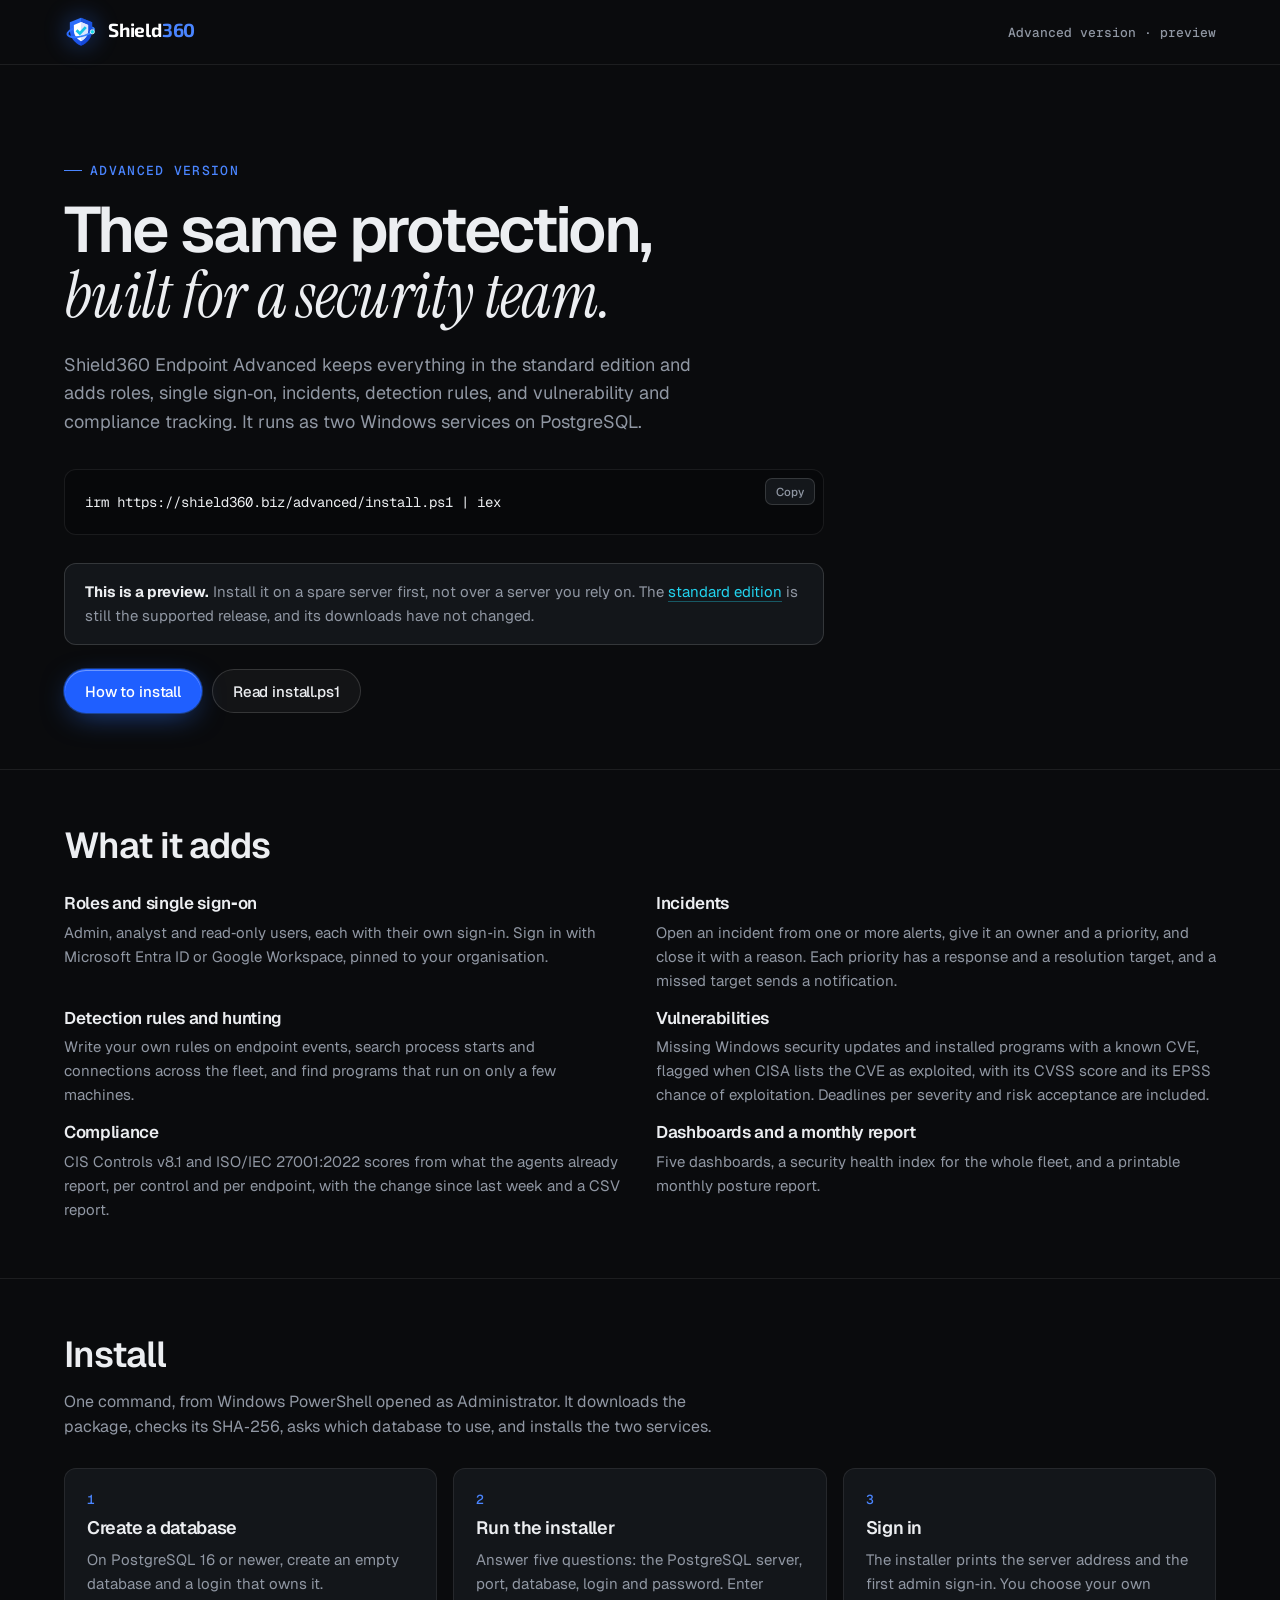
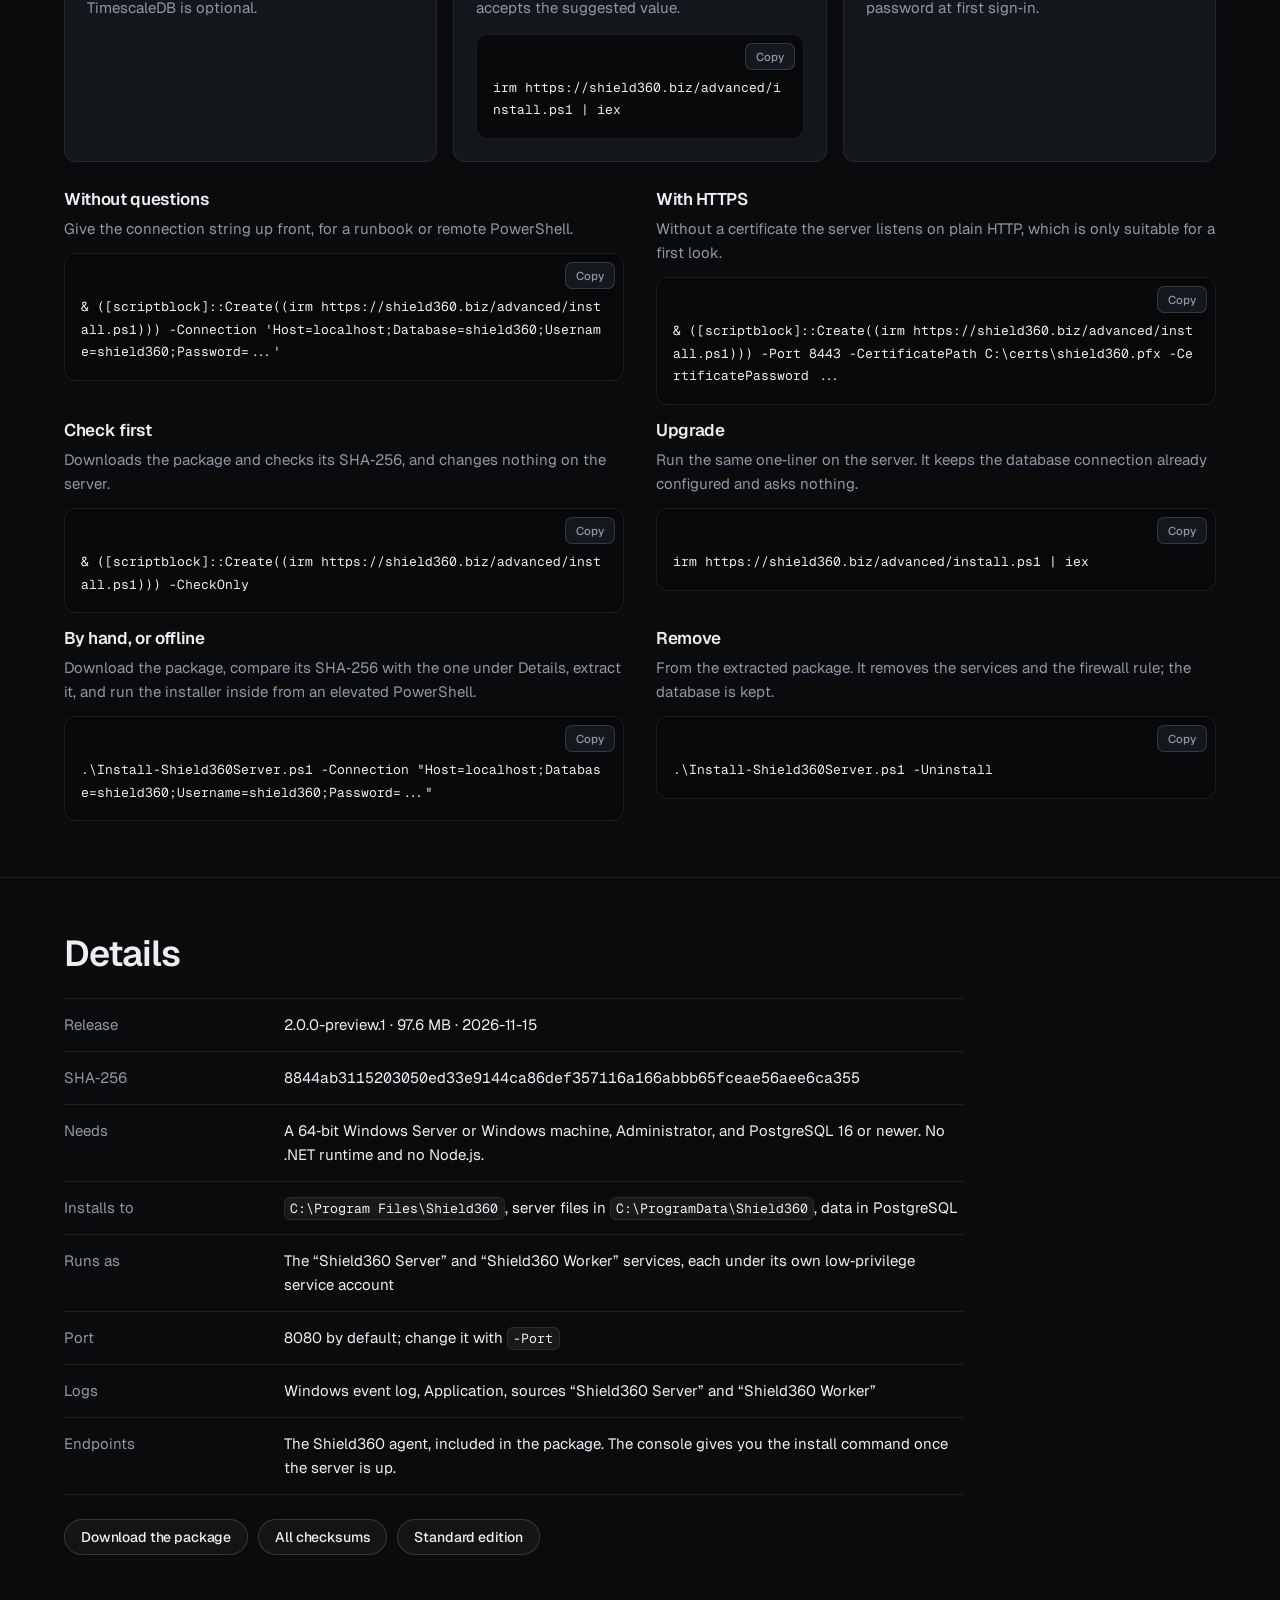
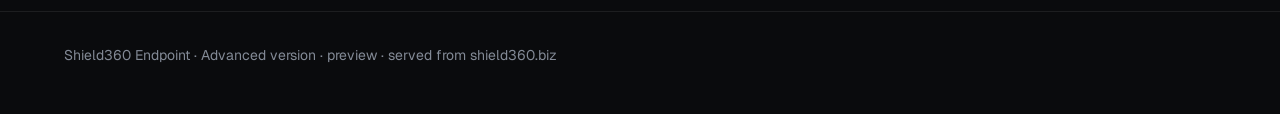
==== commit e95b7a83: "Add a one-line installer for the Advanced version advanced/install.ps1 downloads the package from th" ====
--- a/advanced/index.html
+++ b/advanced/index.html
@@ -3,7 +3,7 @@
 <head>
   <meta charset="utf-8">
   <meta name="viewport" content="width=device-width, initial-scale=1">
-  <title>Shield360 Endpoint Advanced — preview</title>
+  <title>Shield360 Endpoint — Advanced version (preview)</title>
   <meta name="description" content="Shield360 Endpoint Advanced (preview): roles and single sign-on, incidents, detection rules, vulnerability and compliance tracking, on PostgreSQL.">
   <meta name="robots" content="noindex">
   <meta name="theme-color" content="#0a0b0d">
@@ -21,6 +21,8 @@
     .adv-hero .lead { margin-top: 22px; }
     .adv-note { margin-top: 28px; max-width: 760px; padding: 16px 20px; border: 1px solid var(--line-2); border-radius: var(--radius-sm); background: var(--panel); color: var(--muted); font-size: 15px; }
     .adv-note b { color: var(--text); }
+    .one { margin-top: 32px; max-width: 760px; }
+    .one .code pre { padding: 20px 88px 20px 20px; color: var(--text); font-size: 14px; white-space: pre-wrap; word-break: break-all; }
     .adv { padding: 56px 0; border-top: 1px solid var(--line); }
     .adv h2 { font-size: clamp(26px, 3vw, 36px); letter-spacing: -.03em; }
     .adv > .wrap > p { margin-top: 14px; color: var(--muted); max-width: 680px; }
@@ -56,20 +58,26 @@
         <img class="brand-mark" src="/assets/logo-mark.svg" alt="" width="28" height="28">
         <span><span class="wordmark">Shield<b>360</b></span></span>
       </a>
-      <span class="tag">Advanced · preview</span>
+      <span class="tag">Advanced version · preview</span>
     </div>
   </header>
 
   <main id="main">
     <section class="adv-hero">
       <div class="wrap">
-        <span class="eyebrow">Advanced edition</span>
+        <span class="eyebrow">Advanced version</span>
         <h1>The same protection, <span class="serif">built for a security team.</span></h1>
         <p class="lead">Shield360 Endpoint Advanced keeps everything in the standard edition and adds roles, single sign‑on, incidents, detection rules, and vulnerability and compliance tracking. It runs as two Windows services on PostgreSQL.</p>
+        <div class="one">
+          <div class="code">
+            <button class="copy" data-copy="cmd-one" aria-label="Copy install command">Copy</button>
+<pre id="cmd-one">irm https://shield360.biz/advanced/install.ps1 | iex</pre>
+          </div>
+        </div>
         <p class="adv-note"><b>This is a preview.</b> Install it on a spare server first, not over a server you rely on. The <a class="text-link" href="/">standard edition</a> is still the supported release, and its downloads have not changed.</p>
         <div class="adv-links">
-          <a class="btn btn-primary" id="rel-zip" href="download/latest.json">Download the package</a>
-          <a class="btn btn-ghost" href="#install">How to install</a>
+          <a class="btn btn-primary" href="#install">How to install</a>
+          <a class="btn btn-ghost" href="install.ps1" target="_blank" rel="noopener">Read install.ps1</a>
         </div>
       </div>
     </section>
@@ -109,41 +117,69 @@
     <section class="adv" id="install">
       <div class="wrap">
         <h2>Install</h2>
-        <p>There is no one‑line installer yet. Download the package, check it, and run the installer inside it from an elevated PowerShell.</p>
+        <p>One command, from Windows PowerShell opened as Administrator. It downloads the package, checks its SHA‑256, asks which database to use, and installs the two services.</p>
         <ol class="adv-steps">
           <li>
             <h3>Create a database</h3>
             <p>On PostgreSQL 16 or newer, create an empty database and a login that owns it. TimescaleDB is optional.</p>
           </li>
           <li>
-            <h3>Download and check</h3>
-            <p>Download the package, then compare its SHA‑256 with the one under Details.</p>
-            <div class="code">
-              <button class="copy" data-copy="cmd-hash" aria-label="Copy command">Copy</button>
-<pre id="cmd-hash">Get-FileHash .\shield360-advanced-*.zip -Algorithm SHA256</pre>
+            <h3>Run the installer</h3>
+            <p>Answer five questions: the PostgreSQL server, port, database, login and password. Enter accepts the suggested value.</p>
+            <div class="code">
+              <button class="copy" data-copy="cmd-run" aria-label="Copy command">Copy</button>
+<pre id="cmd-run">irm https://shield360.biz/advanced/install.ps1 | iex</pre>
             </div>
           </li>
           <li>
-            <h3>Extract and install</h3>
-            <p>Extract the zip, then run the installer with your connection string. It prints the first admin sign‑in at the end.</p>
-            <div class="code">
-              <button class="copy" data-copy="cmd-install" aria-label="Copy command">Copy</button>
-<pre id="cmd-install">.\Install-Shield360Server.ps1 -Connection "Host=localhost;Database=shield360;Username=shield360;Password=..."</pre>
-            </div>
+            <h3>Sign in</h3>
+            <p>The installer prints the server address and the first admin sign‑in. You choose your own password at first sign‑in.</p>
           </li>
         </ol>
         <div class="adv-grid">
           <div>
+            <h3>Without questions</h3>
+            <p>Give the connection string up front, for a runbook or remote PowerShell.</p>
+            <div class="code">
+              <button class="copy" data-copy="cmd-silent" aria-label="Copy command">Copy</button>
+<pre id="cmd-silent">&amp; ([scriptblock]::Create((irm https://shield360.biz/advanced/install.ps1))) -Connection 'Host=localhost;Database=shield360;Username=shield360;Password=...'</pre>
+            </div>
+          </div>
+          <div>
             <h3>With HTTPS</h3>
-            <p>Without a certificate the server listens on plain HTTP, which is only suitable for a first look. Give it a certificate to serve HTTPS.</p>
+            <p>Without a certificate the server listens on plain HTTP, which is only suitable for a first look.</p>
             <div class="code">
               <button class="copy" data-copy="cmd-https" aria-label="Copy command">Copy</button>
-<pre id="cmd-https">.\Install-Shield360Server.ps1 -Connection "..." -Port 8443 -CertificatePath C:\certs\shield360.pfx -CertificatePassword ...</pre>
-            </div>
-          </div>
-          <div>
-            <h3>Upgrade or remove</h3>
-            <p>To upgrade, run the installer from a newer package with the same parameters. To remove the services and the firewall rule (the database is kept):</p>
+<pre id="cmd-https">&amp; ([scriptblock]::Create((irm https://shield360.biz/advanced/install.ps1))) -Port 8443 -CertificatePath C:\certs\shield360.pfx -CertificatePassword ...</pre>
+            </div>
+          </div>
+          <div>
+            <h3>Check first</h3>
+            <p>Downloads the package and checks its SHA‑256, and changes nothing on the server.</p>
+            <div class="code">
+              <button class="copy" data-copy="cmd-check" aria-label="Copy command">Copy</button>
+<pre id="cmd-check">&amp; ([scriptblock]::Create((irm https://shield360.biz/advanced/install.ps1))) -CheckOnly</pre>
+            </div>
+          </div>
+          <div>
+            <h3>Upgrade</h3>
+            <p>Run the same one‑liner on the server. It keeps the database connection already configured and asks nothing.</p>
+            <div class="code">
+              <button class="copy" data-copy="cmd-up" aria-label="Copy command">Copy</button>
+<pre id="cmd-up">irm https://shield360.biz/advanced/install.ps1 | iex</pre>
+            </div>
+          </div>
+          <div>
+            <h3>By hand, or offline</h3>
+            <p>Download the package, compare its SHA‑256 with the one under Details, extract it, and run the installer inside from an elevated PowerShell.</p>
+            <div class="code">
+              <button class="copy" data-copy="cmd-install" aria-label="Copy command">Copy</button>
+<pre id="cmd-install">.\Install-Shield360Server.ps1 -Connection "Host=localhost;Database=shield360;Username=shield360;Password=..."</pre>
+            </div>
+          </div>
+          <div>
+            <h3>Remove</h3>
+            <p>From the extracted package. It removes the services and the firewall rule; the database is kept.</p>
             <div class="code">
               <button class="copy" data-copy="cmd-rm" aria-label="Copy command">Copy</button>
 <pre id="cmd-rm">.\Install-Shield360Server.ps1 -Uninstall</pre>
@@ -167,6 +203,7 @@
           <dt>Endpoints</dt><dd>The Shield360 agent, included in the package. The console gives you the install command once the server is up.</dd>
         </dl>
         <div class="adv-links">
+          <a class="btn btn-ghost btn-sm" id="rel-zip" href="download/latest.json">Download the package</a>
           <a class="btn btn-ghost btn-sm" href="download/SHA256SUMS.txt" target="_blank" rel="noopener">All checksums</a>
           <a class="btn btn-ghost btn-sm" href="/#deploy">Standard edition</a>
         </div>
@@ -175,7 +212,7 @@
   </main>
 
   <footer class="adv-foot">
-    <div class="wrap">Shield360 Endpoint Advanced · preview · served from shield360.biz</div>
+    <div class="wrap">Shield360 Endpoint · Advanced version · preview · served from shield360.biz</div>
   </footer>
 
   <script src="download/latest.js"></script>
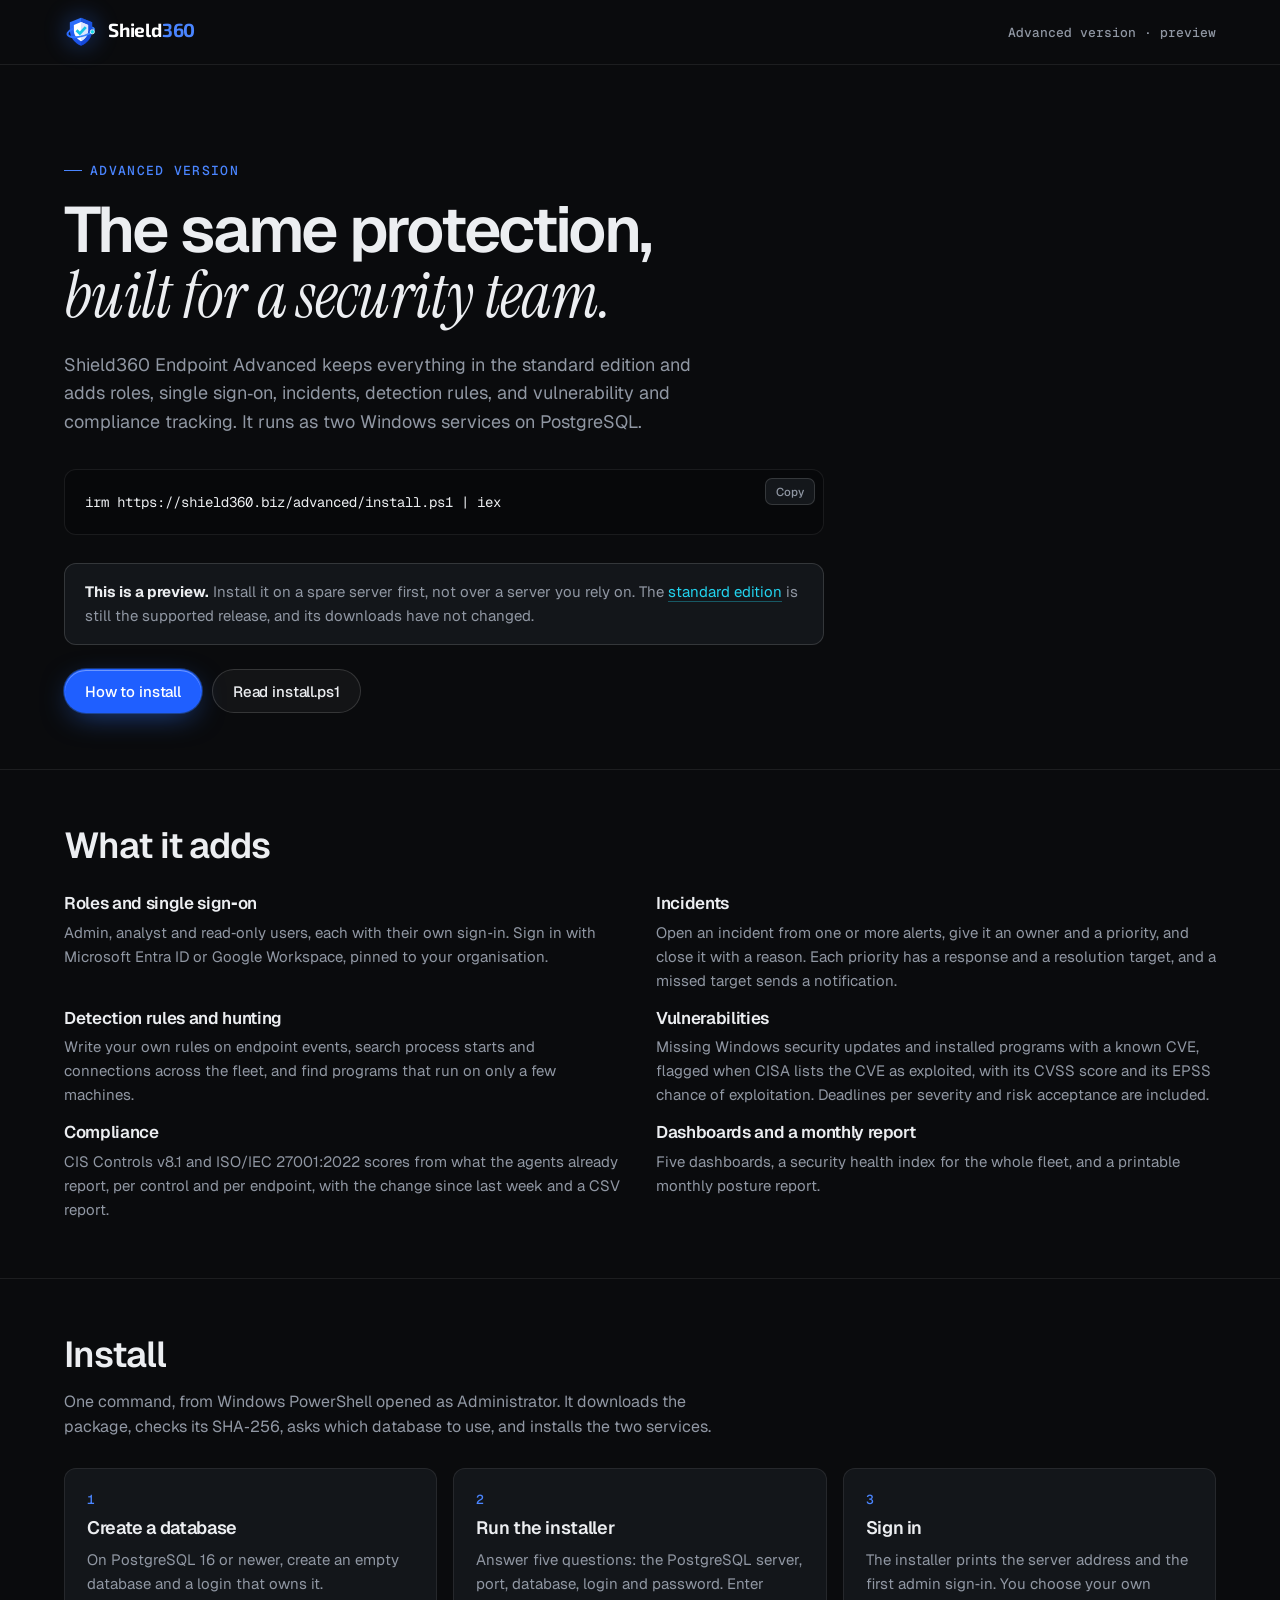
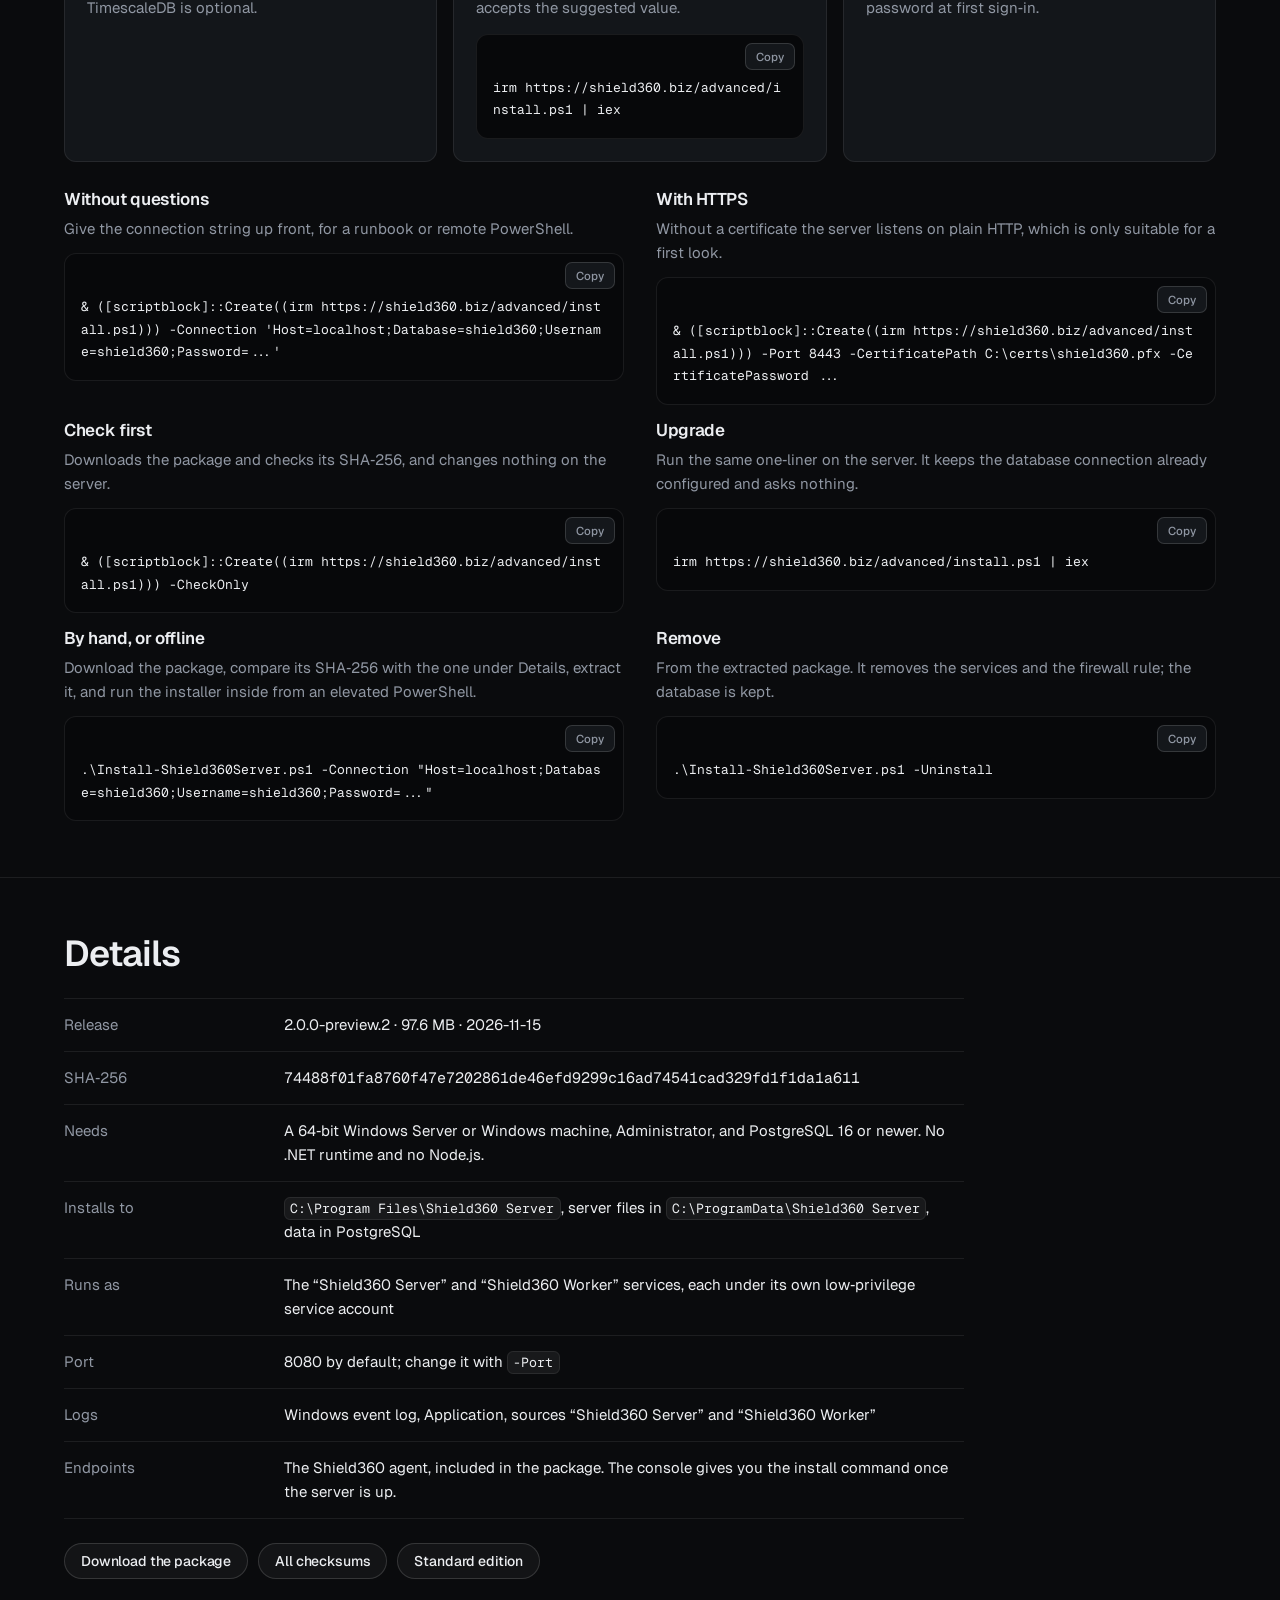
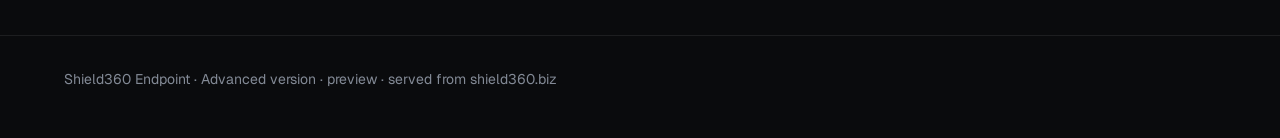
==== commit 3f90842b: "Advanced 2.0.0-preview.2: the server gets its own install folders The one-line installer no longer a" ====
--- a/advanced/index.html
+++ b/advanced/index.html
@@ -196,7 +196,7 @@
           <dt>Release</dt><dd id="rel-version">See latest.json</dd>
           <dt>SHA‑256</dt><dd class="mono" id="rel-sha">–</dd>
           <dt>Needs</dt><dd>A 64‑bit Windows Server or Windows machine, Administrator, and PostgreSQL 16 or newer. No .NET runtime and no Node.js.</dd>
-          <dt>Installs to</dt><dd><code>C:\Program Files\Shield360</code>, server files in <code>C:\ProgramData\Shield360</code>, data in PostgreSQL</dd>
+          <dt>Installs to</dt><dd><code>C:\Program Files\Shield360 Server</code>, server files in <code>C:\ProgramData\Shield360 Server</code>, data in PostgreSQL</dd>
           <dt>Runs as</dt><dd>The “Shield360 Server” and “Shield360 Worker” services, each under its own low‑privilege service account</dd>
           <dt>Port</dt><dd>8080 by default; change it with <code>-Port</code></dd>
           <dt>Logs</dt><dd>Windows event log, Application, sources “Shield360 Server” and “Shield360 Worker”</dd>
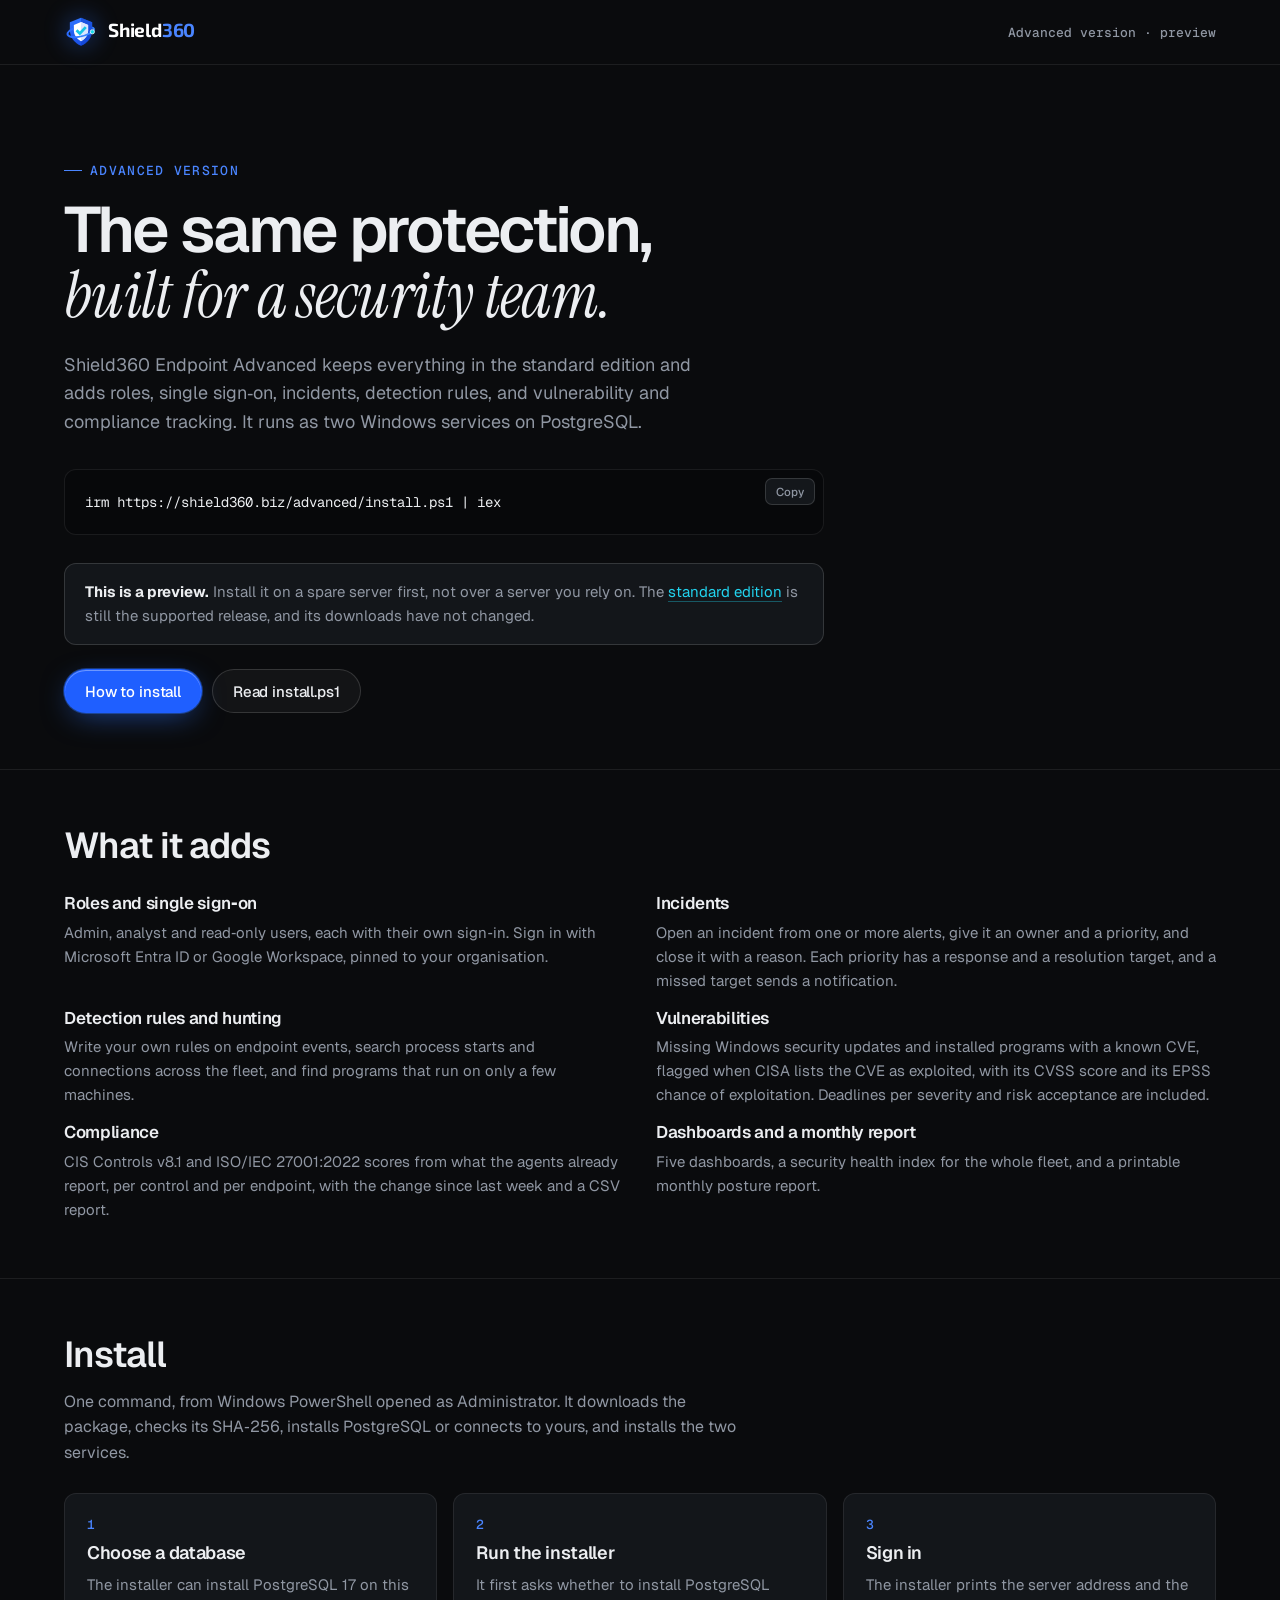
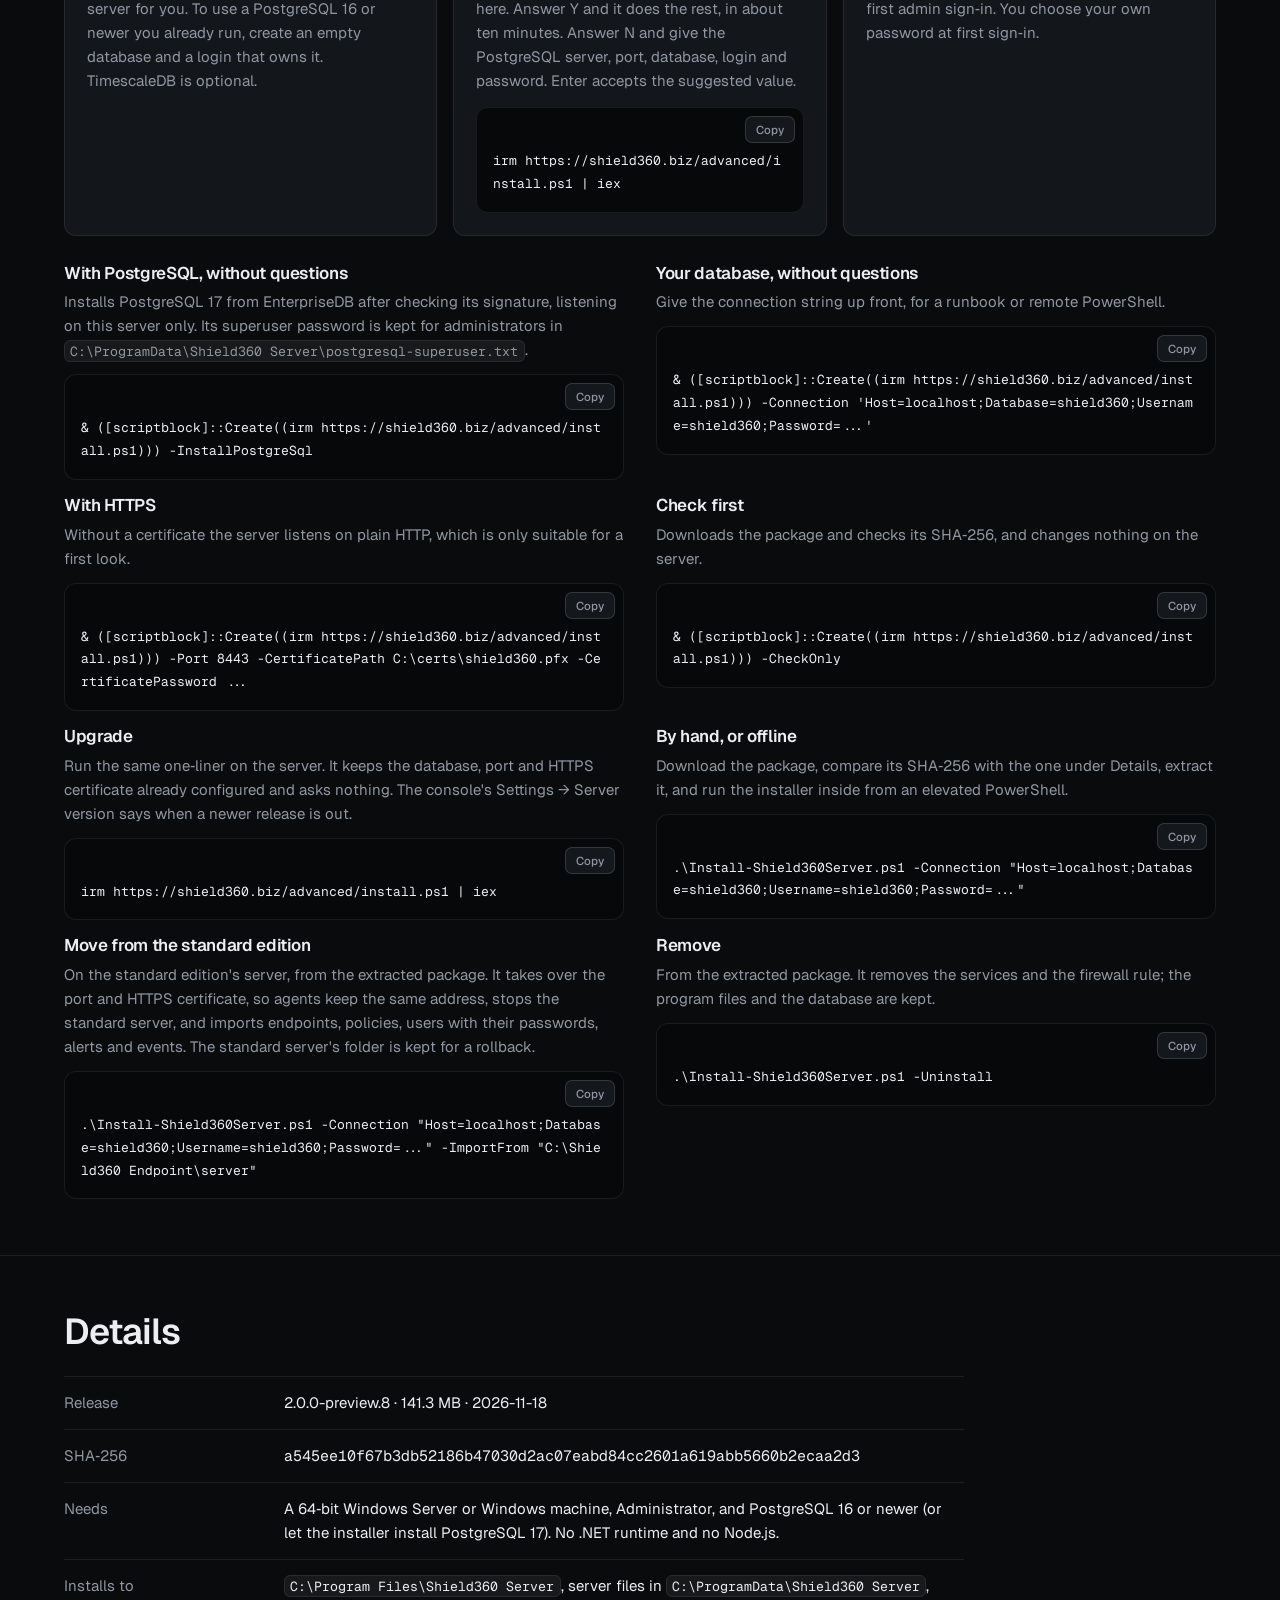
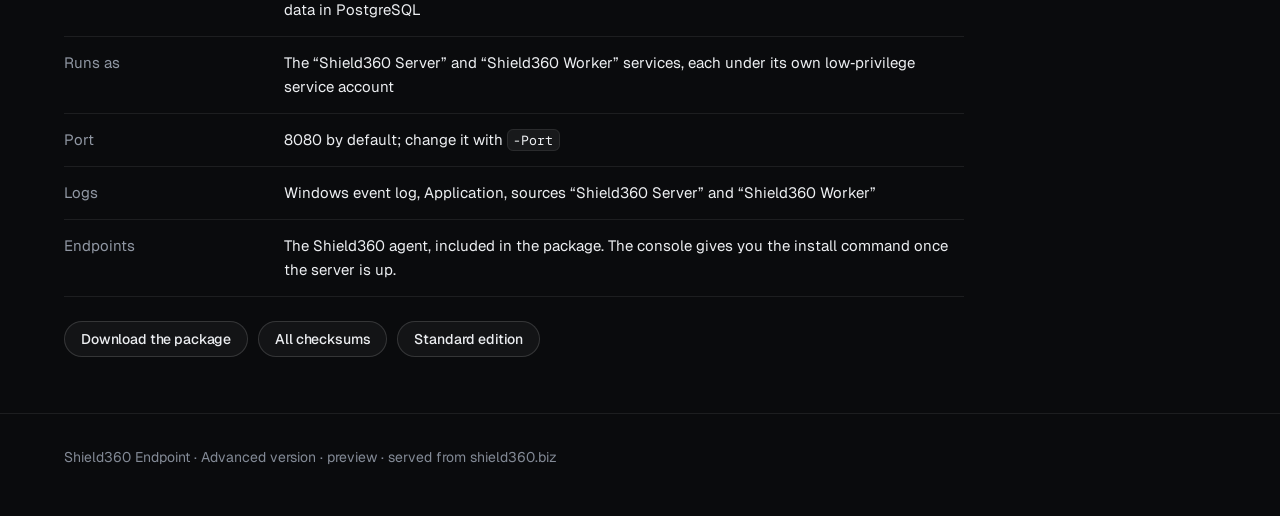
==== commit dfcef9b9: "Advanced page: PostgreSQL install, moving from the standard edition, upgrades keep HTTPS Co-Authored" ====
--- a/advanced/index.html
+++ b/advanced/index.html
@@ -117,15 +117,15 @@
     <section class="adv" id="install">
       <div class="wrap">
         <h2>Install</h2>
-        <p>One command, from Windows PowerShell opened as Administrator. It downloads the package, checks its SHA‑256, asks which database to use, and installs the two services.</p>
+        <p>One command, from Windows PowerShell opened as Administrator. It downloads the package, checks its SHA‑256, installs PostgreSQL or connects to yours, and installs the two services.</p>
         <ol class="adv-steps">
           <li>
-            <h3>Create a database</h3>
-            <p>On PostgreSQL 16 or newer, create an empty database and a login that owns it. TimescaleDB is optional.</p>
+            <h3>Choose a database</h3>
+            <p>The installer can install PostgreSQL 17 on this server for you. To use a PostgreSQL 16 or newer you already run, create an empty database and a login that owns it. TimescaleDB is optional.</p>
           </li>
           <li>
             <h3>Run the installer</h3>
-            <p>Answer five questions: the PostgreSQL server, port, database, login and password. Enter accepts the suggested value.</p>
+            <p>It first asks whether to install PostgreSQL here. Answer Y and it does the rest, in about ten minutes. Answer N and give the PostgreSQL server, port, database, login and password. Enter accepts the suggested value.</p>
             <div class="code">
               <button class="copy" data-copy="cmd-run" aria-label="Copy command">Copy</button>
 <pre id="cmd-run">irm https://shield360.biz/advanced/install.ps1 | iex</pre>
@@ -138,7 +138,15 @@
         </ol>
         <div class="adv-grid">
           <div>
-            <h3>Without questions</h3>
+            <h3>With PostgreSQL, without questions</h3>
+            <p>Installs PostgreSQL 17 from EnterpriseDB after checking its signature, listening on this server only. Its superuser password is kept for administrators in <code>C:\ProgramData\Shield360 Server\postgresql-superuser.txt</code>.</p>
+            <div class="code">
+              <button class="copy" data-copy="cmd-pg" aria-label="Copy command">Copy</button>
+<pre id="cmd-pg">&amp; ([scriptblock]::Create((irm https://shield360.biz/advanced/install.ps1))) -InstallPostgreSql</pre>
+            </div>
+          </div>
+          <div>
+            <h3>Your database, without questions</h3>
             <p>Give the connection string up front, for a runbook or remote PowerShell.</p>
             <div class="code">
               <button class="copy" data-copy="cmd-silent" aria-label="Copy command">Copy</button>
@@ -163,7 +171,7 @@
           </div>
           <div>
             <h3>Upgrade</h3>
-            <p>Run the same one‑liner on the server. It keeps the database connection already configured and asks nothing.</p>
+            <p>Run the same one‑liner on the server. It keeps the database, port and HTTPS certificate already configured and asks nothing. The console's Settings → Server version says when a newer release is out.</p>
             <div class="code">
               <button class="copy" data-copy="cmd-up" aria-label="Copy command">Copy</button>
 <pre id="cmd-up">irm https://shield360.biz/advanced/install.ps1 | iex</pre>
@@ -178,8 +186,16 @@
             </div>
           </div>
           <div>
+            <h3>Move from the standard edition</h3>
+            <p>On the standard edition's server, from the extracted package. It takes over the port and HTTPS certificate, so agents keep the same address, stops the standard server, and imports endpoints, policies, users with their passwords, alerts and events. The standard server's folder is kept for a rollback.</p>
+            <div class="code">
+              <button class="copy" data-copy="cmd-move" aria-label="Copy command">Copy</button>
+<pre id="cmd-move">.\Install-Shield360Server.ps1 -Connection "Host=localhost;Database=shield360;Username=shield360;Password=..." -ImportFrom "C:\Shield360 Endpoint\server"</pre>
+            </div>
+          </div>
+          <div>
             <h3>Remove</h3>
-            <p>From the extracted package. It removes the services and the firewall rule; the database is kept.</p>
+            <p>From the extracted package. It removes the services and the firewall rule; the program files and the database are kept.</p>
             <div class="code">
               <button class="copy" data-copy="cmd-rm" aria-label="Copy command">Copy</button>
 <pre id="cmd-rm">.\Install-Shield360Server.ps1 -Uninstall</pre>
@@ -195,7 +211,7 @@
         <dl class="facts">
           <dt>Release</dt><dd id="rel-version">See latest.json</dd>
           <dt>SHA‑256</dt><dd class="mono" id="rel-sha">–</dd>
-          <dt>Needs</dt><dd>A 64‑bit Windows Server or Windows machine, Administrator, and PostgreSQL 16 or newer. No .NET runtime and no Node.js.</dd>
+          <dt>Needs</dt><dd>A 64‑bit Windows Server or Windows machine, Administrator, and PostgreSQL 16 or newer (or let the installer install PostgreSQL 17). No .NET runtime and no Node.js.</dd>
           <dt>Installs to</dt><dd><code>C:\Program Files\Shield360 Server</code>, server files in <code>C:\ProgramData\Shield360 Server</code>, data in PostgreSQL</dd>
           <dt>Runs as</dt><dd>The “Shield360 Server” and “Shield360 Worker” services, each under its own low‑privilege service account</dd>
           <dt>Port</dt><dd>8080 by default; change it with <code>-Port</code></dd>
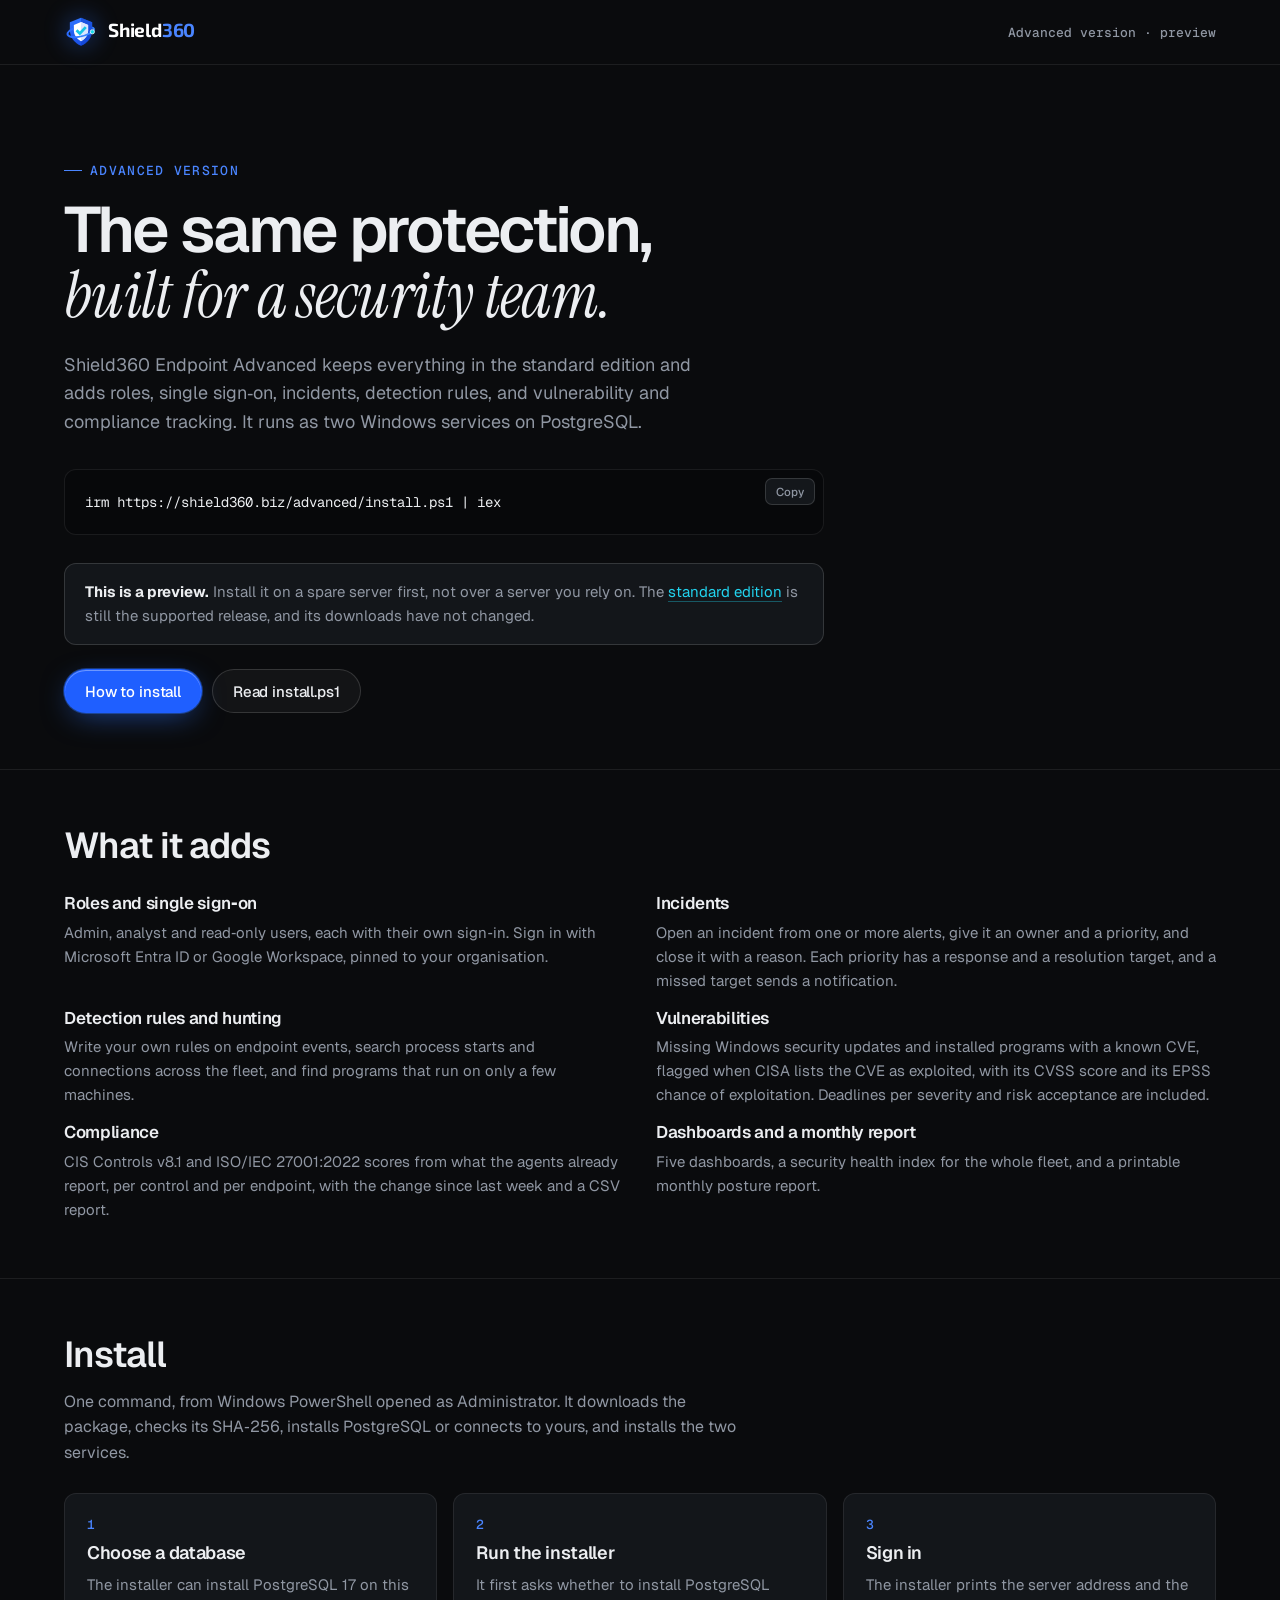
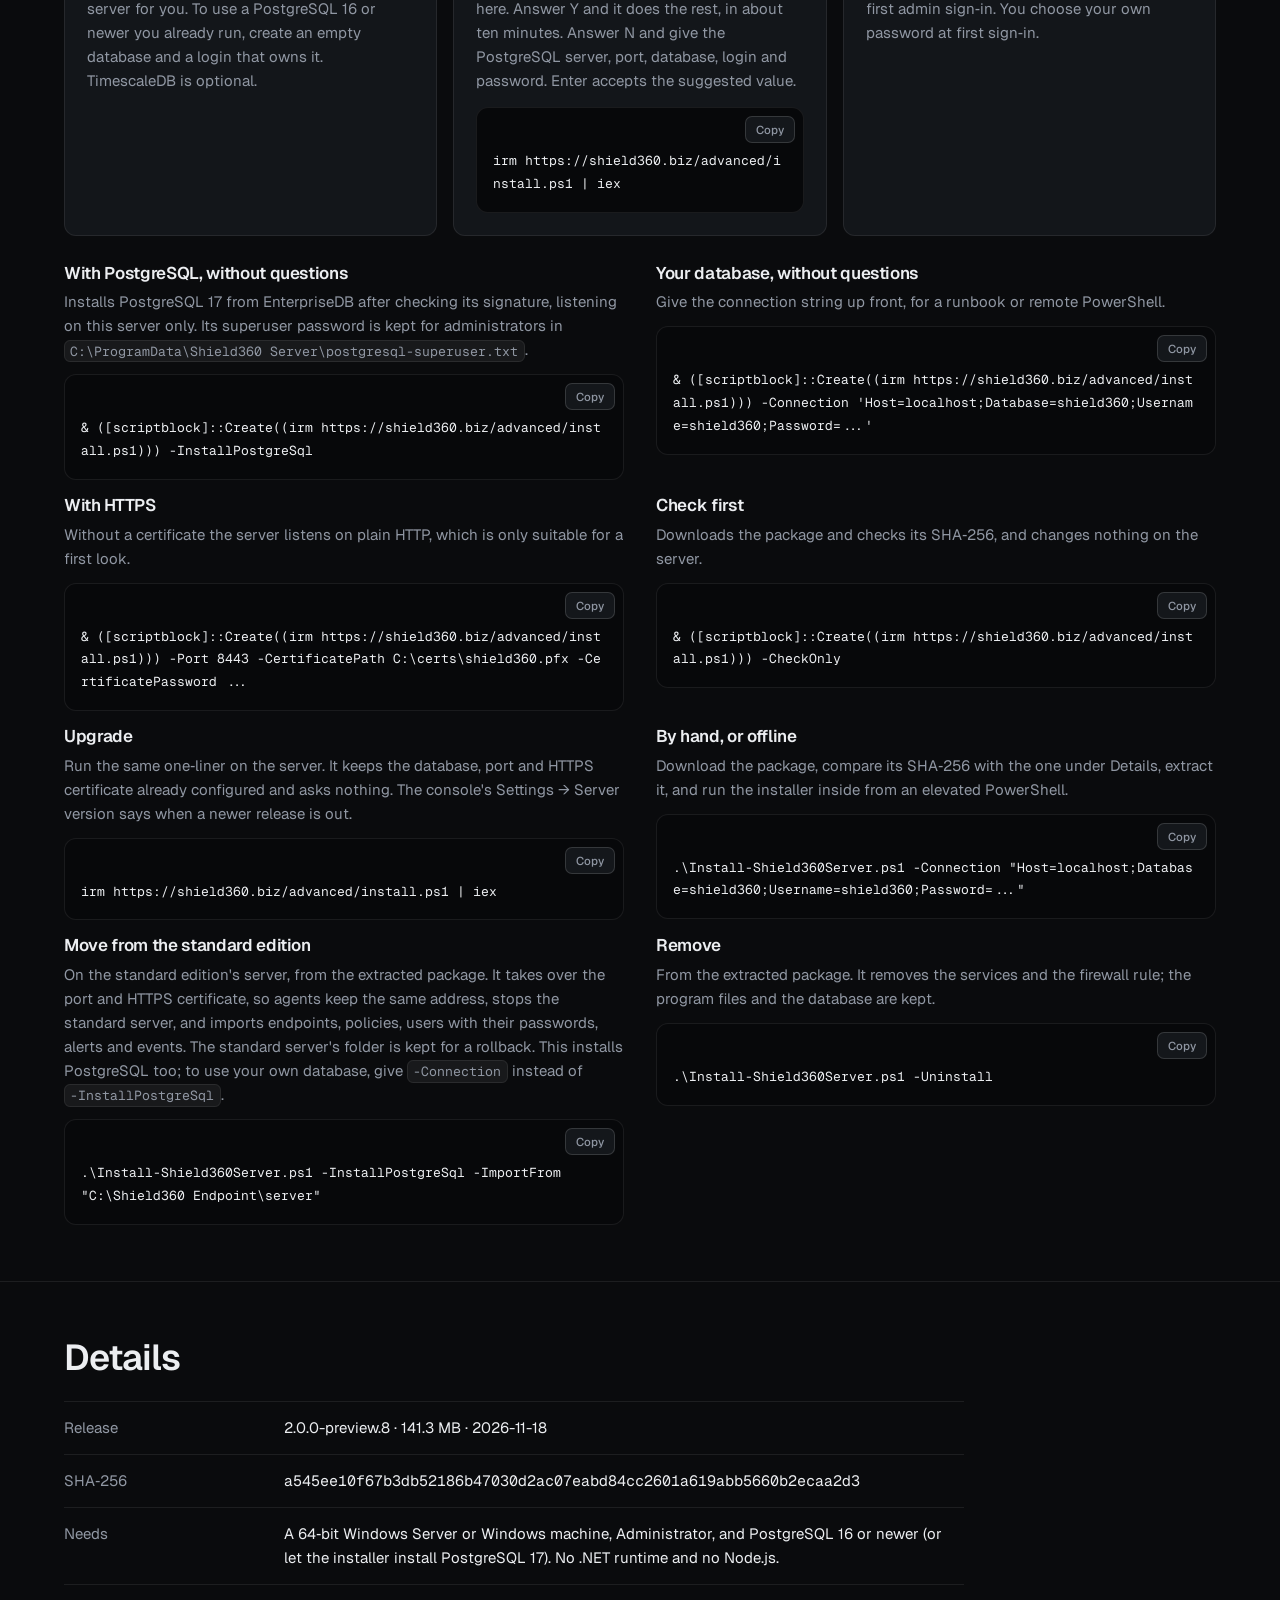
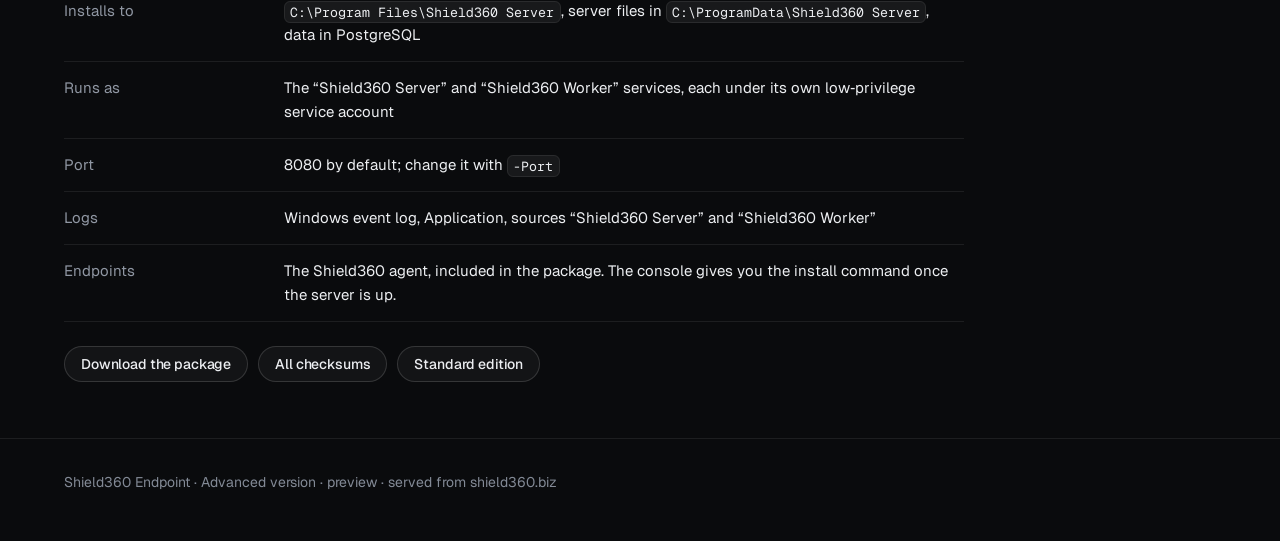
==== commit 7623418e: "Advanced page: the move from the standard edition can install PostgreSQL too Tested in Windows Sandb" ====
--- a/advanced/index.html
+++ b/advanced/index.html
@@ -187,10 +187,10 @@
           </div>
           <div>
             <h3>Move from the standard edition</h3>
-            <p>On the standard edition's server, from the extracted package. It takes over the port and HTTPS certificate, so agents keep the same address, stops the standard server, and imports endpoints, policies, users with their passwords, alerts and events. The standard server's folder is kept for a rollback.</p>
+            <p>On the standard edition's server, from the extracted package. It takes over the port and HTTPS certificate, so agents keep the same address, stops the standard server, and imports endpoints, policies, users with their passwords, alerts and events. The standard server's folder is kept for a rollback. This installs PostgreSQL too; to use your own database, give <code style="white-space:nowrap">-Connection</code> instead of <code style="white-space:nowrap">-InstallPostgreSql</code>.</p>
             <div class="code">
               <button class="copy" data-copy="cmd-move" aria-label="Copy command">Copy</button>
-<pre id="cmd-move">.\Install-Shield360Server.ps1 -Connection "Host=localhost;Database=shield360;Username=shield360;Password=..." -ImportFrom "C:\Shield360 Endpoint\server"</pre>
+<pre id="cmd-move">.\Install-Shield360Server.ps1 -InstallPostgreSql -ImportFrom "C:\Shield360 Endpoint\server"</pre>
             </div>
           </div>
           <div>
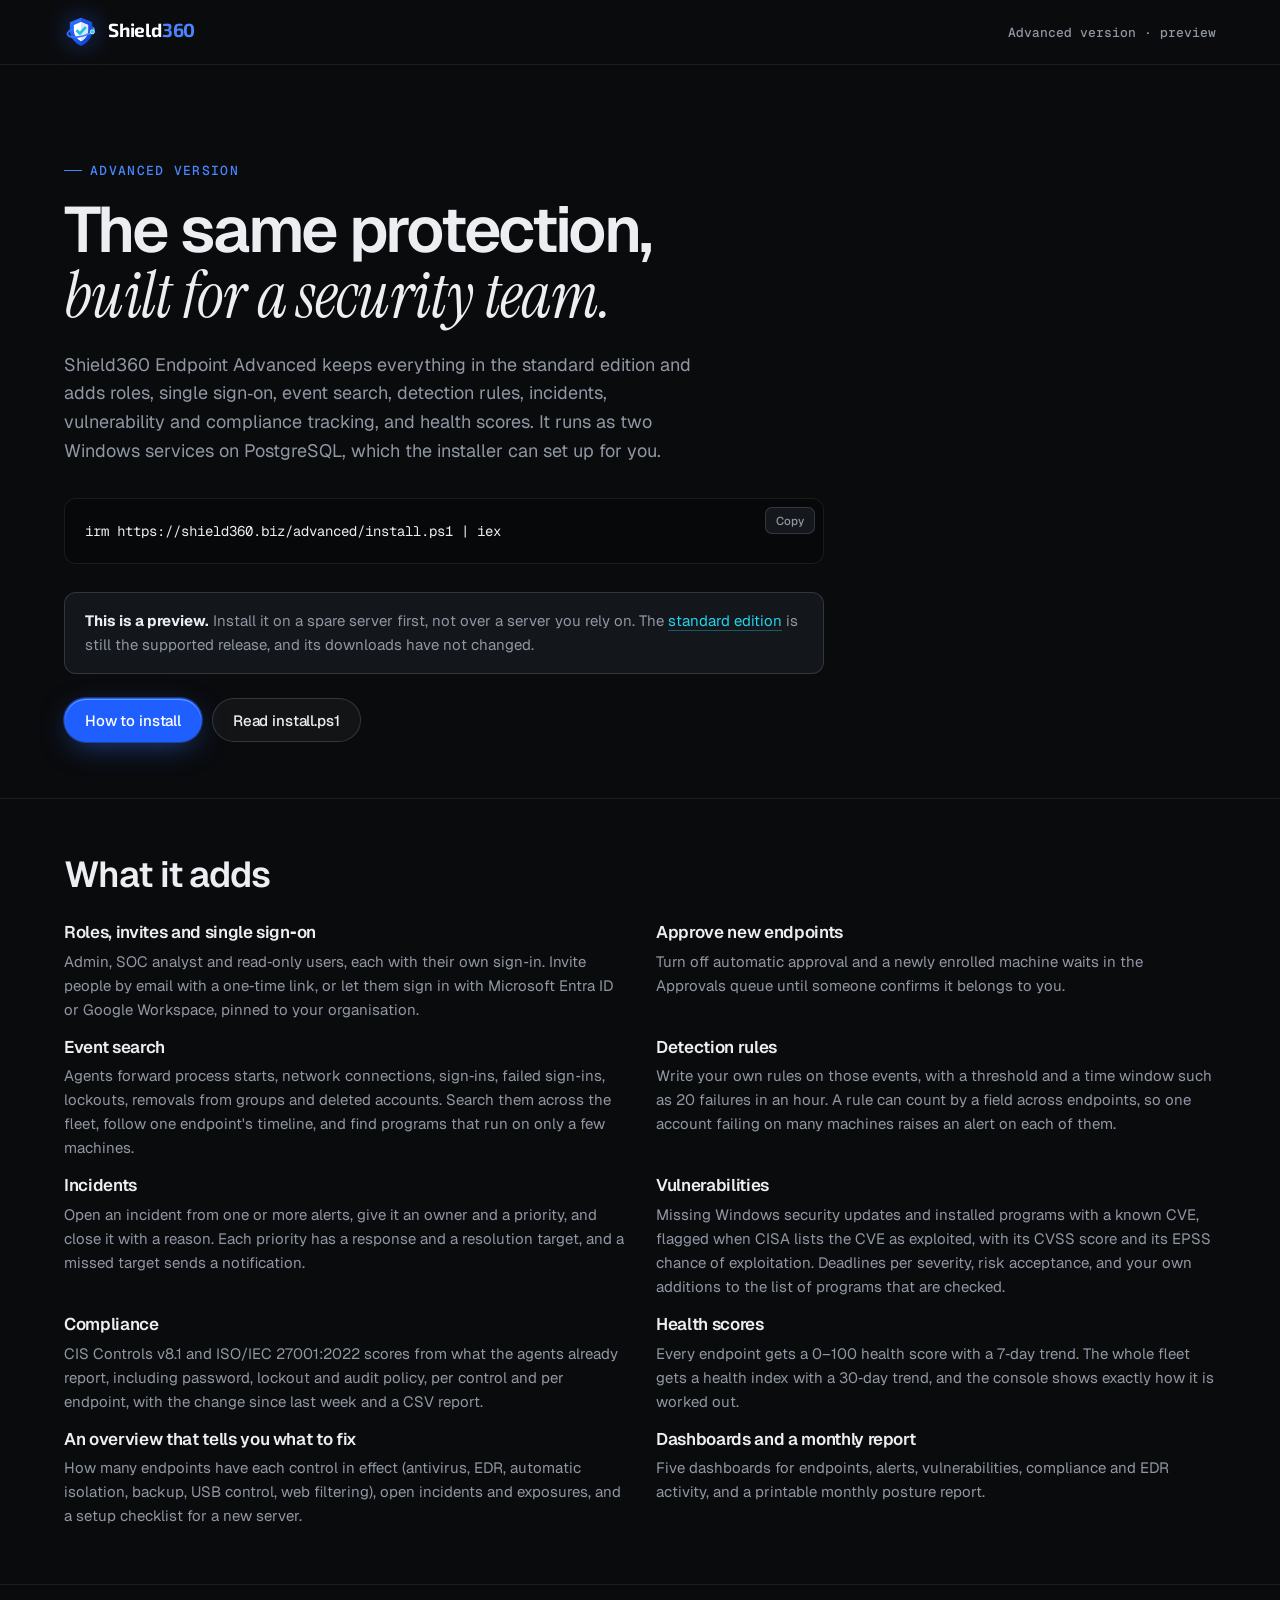
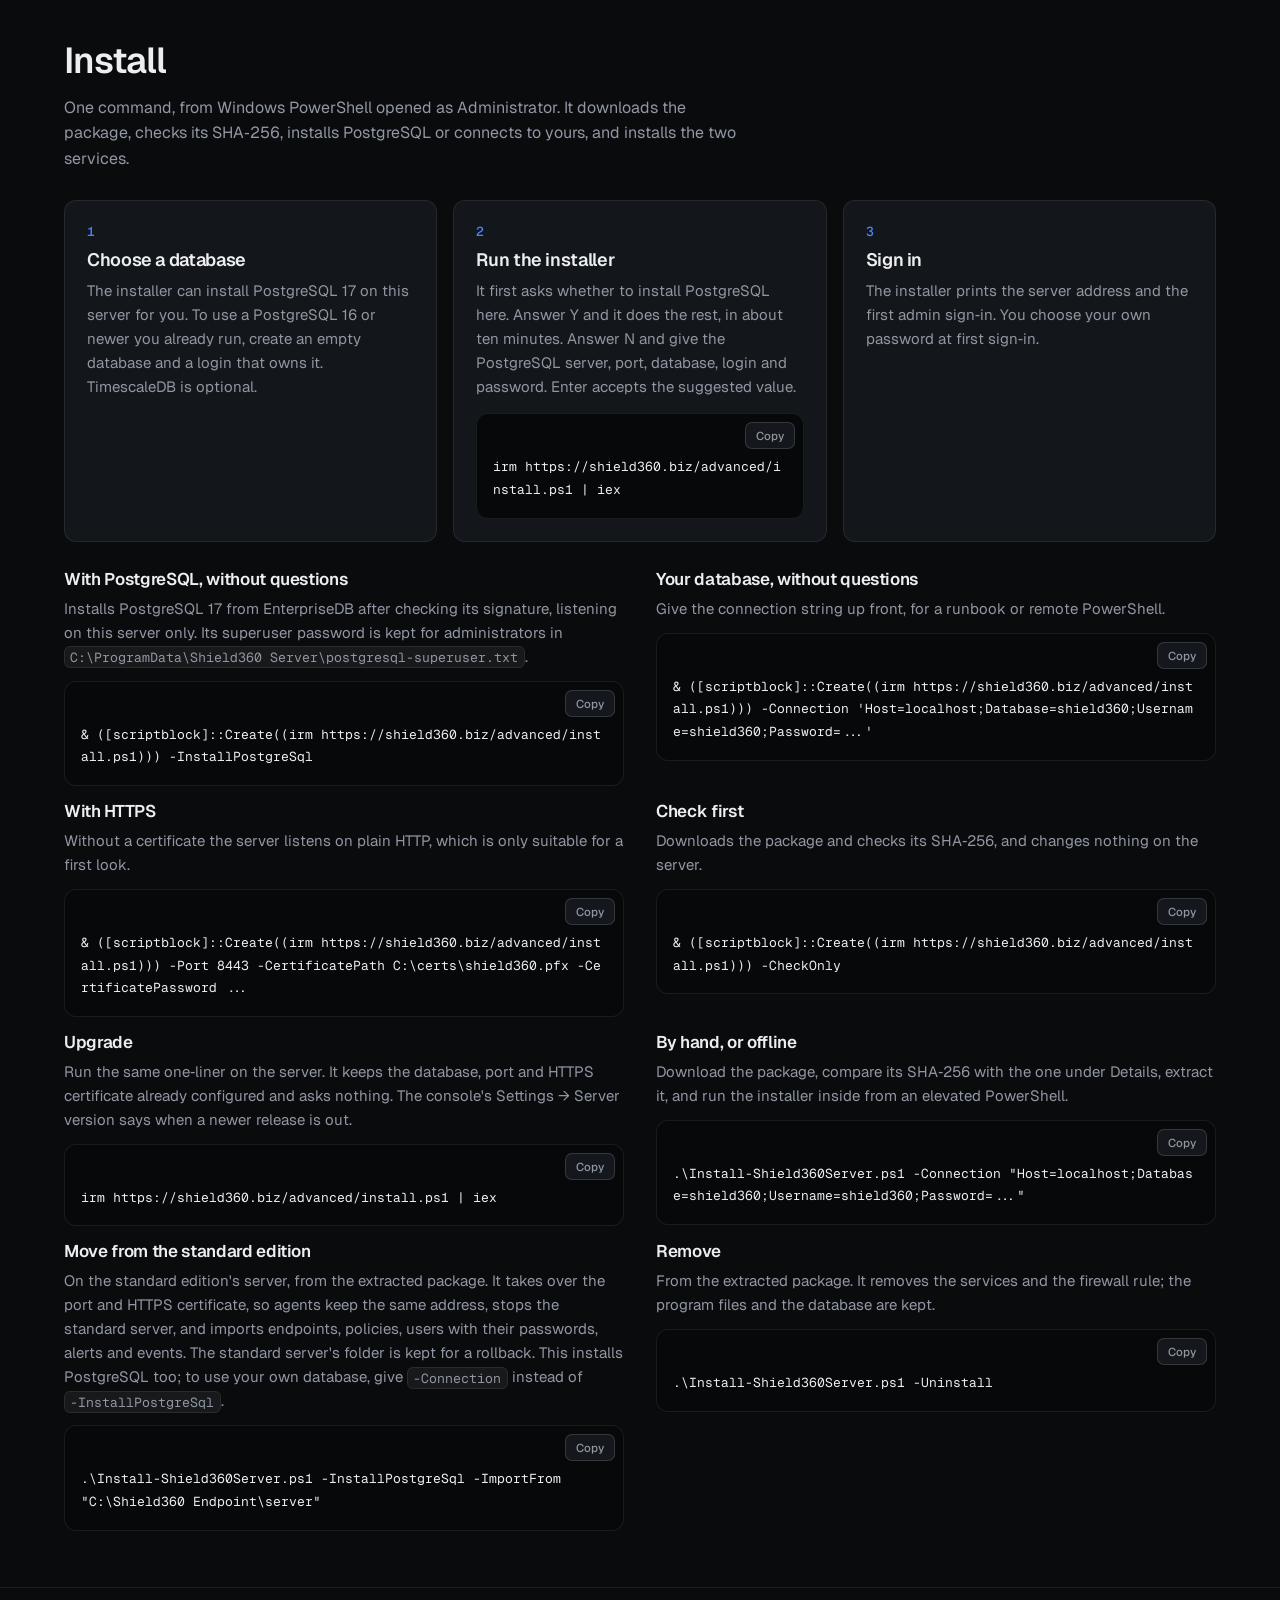
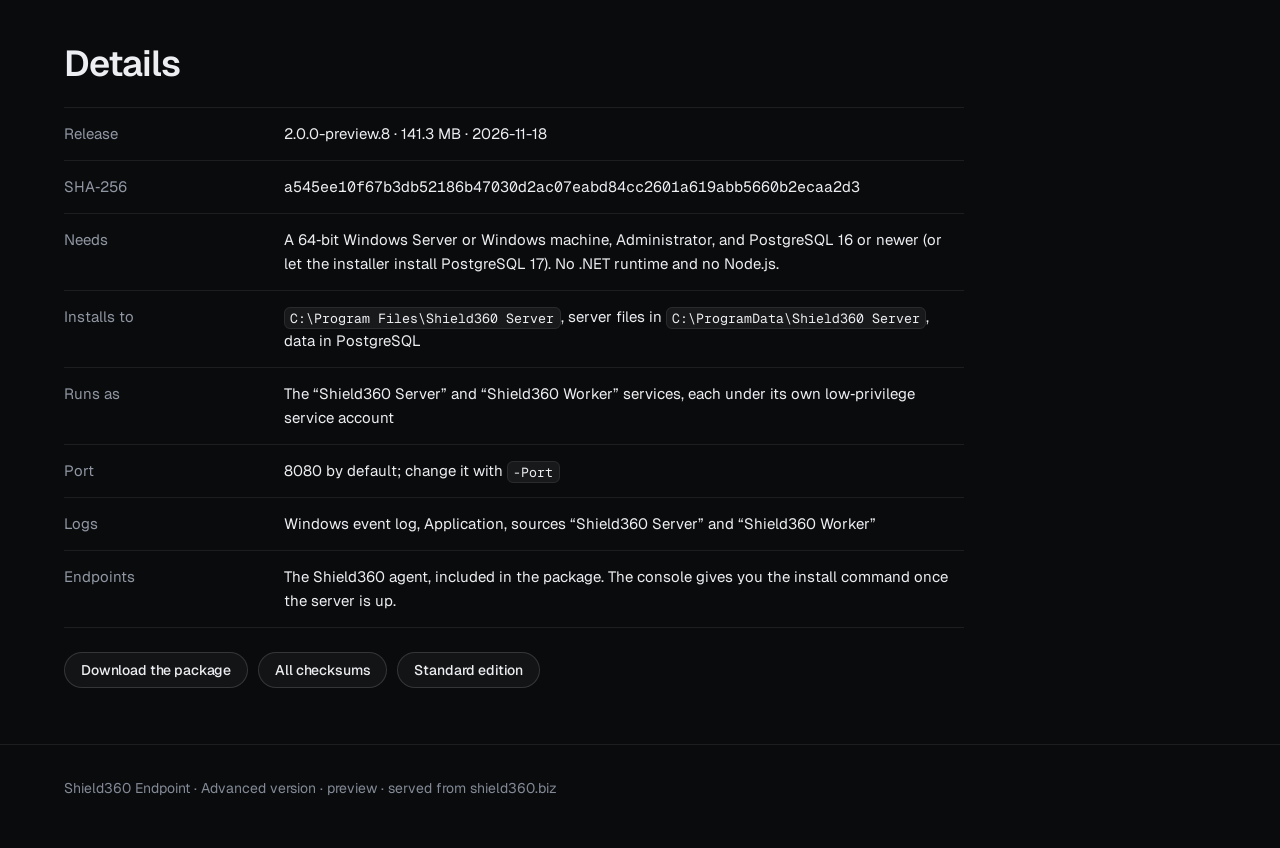
==== commit 7346a4a6: "List every Advanced feature; bring the home page up to date Advanced page: approvals, event search, " ====
--- a/advanced/index.html
+++ b/advanced/index.html
@@ -4,7 +4,7 @@
   <meta charset="utf-8">
   <meta name="viewport" content="width=device-width, initial-scale=1">
   <title>Shield360 Endpoint — Advanced version (preview)</title>
-  <meta name="description" content="Shield360 Endpoint Advanced (preview): roles and single sign-on, incidents, detection rules, vulnerability and compliance tracking, on PostgreSQL.">
+  <meta name="description" content="Shield360 Endpoint Advanced (preview): roles and single sign-on, event search, detection rules, incidents, vulnerability and compliance tracking, health scores and dashboards, on PostgreSQL.">
   <meta name="robots" content="noindex">
   <meta name="theme-color" content="#0a0b0d">
   <link rel="icon" href="/assets/favicon.svg" type="image/svg+xml">
@@ -67,7 +67,7 @@
       <div class="wrap">
         <span class="eyebrow">Advanced version</span>
         <h1>The same protection, <span class="serif">built for a security team.</span></h1>
-        <p class="lead">Shield360 Endpoint Advanced keeps everything in the standard edition and adds roles, single sign‑on, incidents, detection rules, and vulnerability and compliance tracking. It runs as two Windows services on PostgreSQL.</p>
+        <p class="lead">Shield360 Endpoint Advanced keeps everything in the standard edition and adds roles, single sign‑on, event search, detection rules, incidents, vulnerability and compliance tracking, and health scores. It runs as two Windows services on PostgreSQL, which the installer can set up for you.</p>
         <div class="one">
           <div class="code">
             <button class="copy" data-copy="cmd-one" aria-label="Copy install command">Copy</button>
@@ -87,28 +87,44 @@
         <h2>What it adds</h2>
         <div class="adv-grid">
           <div>
-            <h3>Roles and single sign‑on</h3>
-            <p>Admin, analyst and read‑only users, each with their own sign‑in. Sign in with Microsoft Entra ID or Google Workspace, pinned to your organisation.</p>
+            <h3>Roles, invites and single sign‑on</h3>
+            <p>Admin, SOC analyst and read‑only users, each with their own sign‑in. Invite people by email with a one‑time link, or let them sign in with Microsoft Entra ID or Google Workspace, pinned to your organisation.</p>
+          </div>
+          <div>
+            <h3>Approve new endpoints</h3>
+            <p>Turn off automatic approval and a newly enrolled machine waits in the Approvals queue until someone confirms it belongs to you.</p>
+          </div>
+          <div>
+            <h3>Event search</h3>
+            <p>Agents forward process starts, network connections, sign‑ins, failed sign‑ins, lockouts, removals from groups and deleted accounts. Search them across the fleet, follow one endpoint's timeline, and find programs that run on only a few machines.</p>
+          </div>
+          <div>
+            <h3>Detection rules</h3>
+            <p>Write your own rules on those events, with a threshold and a time window such as 20 failures in an hour. A rule can count by a field across endpoints, so one account failing on many machines raises an alert on each of them.</p>
           </div>
           <div>
             <h3>Incidents</h3>
             <p>Open an incident from one or more alerts, give it an owner and a priority, and close it with a reason. Each priority has a response and a resolution target, and a missed target sends a notification.</p>
           </div>
           <div>
-            <h3>Detection rules and hunting</h3>
-            <p>Write your own rules on endpoint events, search process starts and connections across the fleet, and find programs that run on only a few machines.</p>
-          </div>
-          <div>
             <h3>Vulnerabilities</h3>
-            <p>Missing Windows security updates and installed programs with a known CVE, flagged when CISA lists the CVE as exploited, with its CVSS score and its EPSS chance of exploitation. Deadlines per severity and risk acceptance are included.</p>
+            <p>Missing Windows security updates and installed programs with a known CVE, flagged when CISA lists the CVE as exploited, with its CVSS score and its EPSS chance of exploitation. Deadlines per severity, risk acceptance, and your own additions to the list of programs that are checked.</p>
           </div>
           <div>
             <h3>Compliance</h3>
-            <p>CIS Controls v8.1 and ISO/IEC 27001:2022 scores from what the agents already report, per control and per endpoint, with the change since last week and a CSV report.</p>
+            <p>CIS Controls v8.1 and ISO/IEC 27001:2022 scores from what the agents already report, including password, lockout and audit policy, per control and per endpoint, with the change since last week and a CSV report.</p>
+          </div>
+          <div>
+            <h3>Health scores</h3>
+            <p>Every endpoint gets a 0–100 health score with a 7‑day trend. The whole fleet gets a health index with a 30‑day trend, and the console shows exactly how it is worked out.</p>
+          </div>
+          <div>
+            <h3>An overview that tells you what to fix</h3>
+            <p>How many endpoints have each control in effect (antivirus, EDR, automatic isolation, backup, USB control, web filtering), open incidents and exposures, and a setup checklist for a new server.</p>
           </div>
           <div>
             <h3>Dashboards and a monthly report</h3>
-            <p>Five dashboards, a security health index for the whole fleet, and a printable monthly posture report.</p>
+            <p>Five dashboards for endpoints, alerts, vulnerabilities, compliance and EDR activity, and a printable monthly posture report.</p>
           </div>
         </div>
       </div>
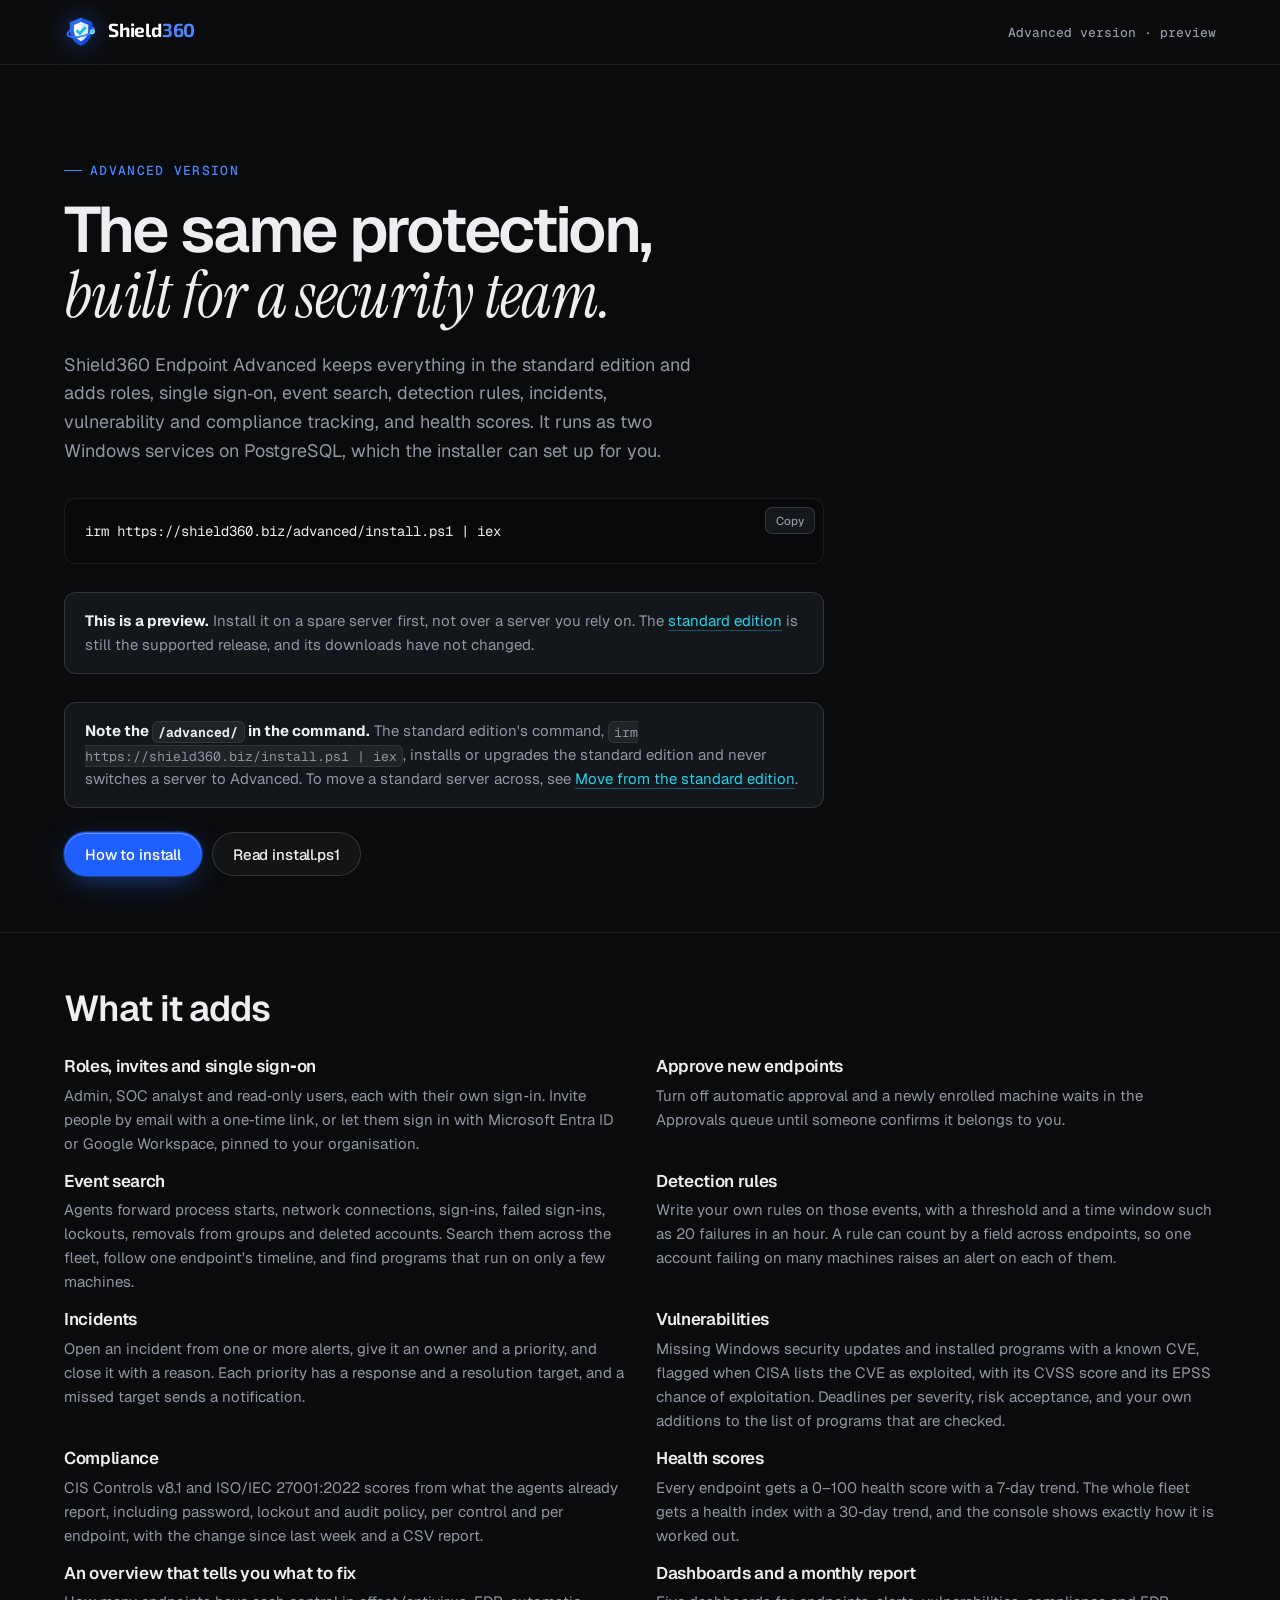
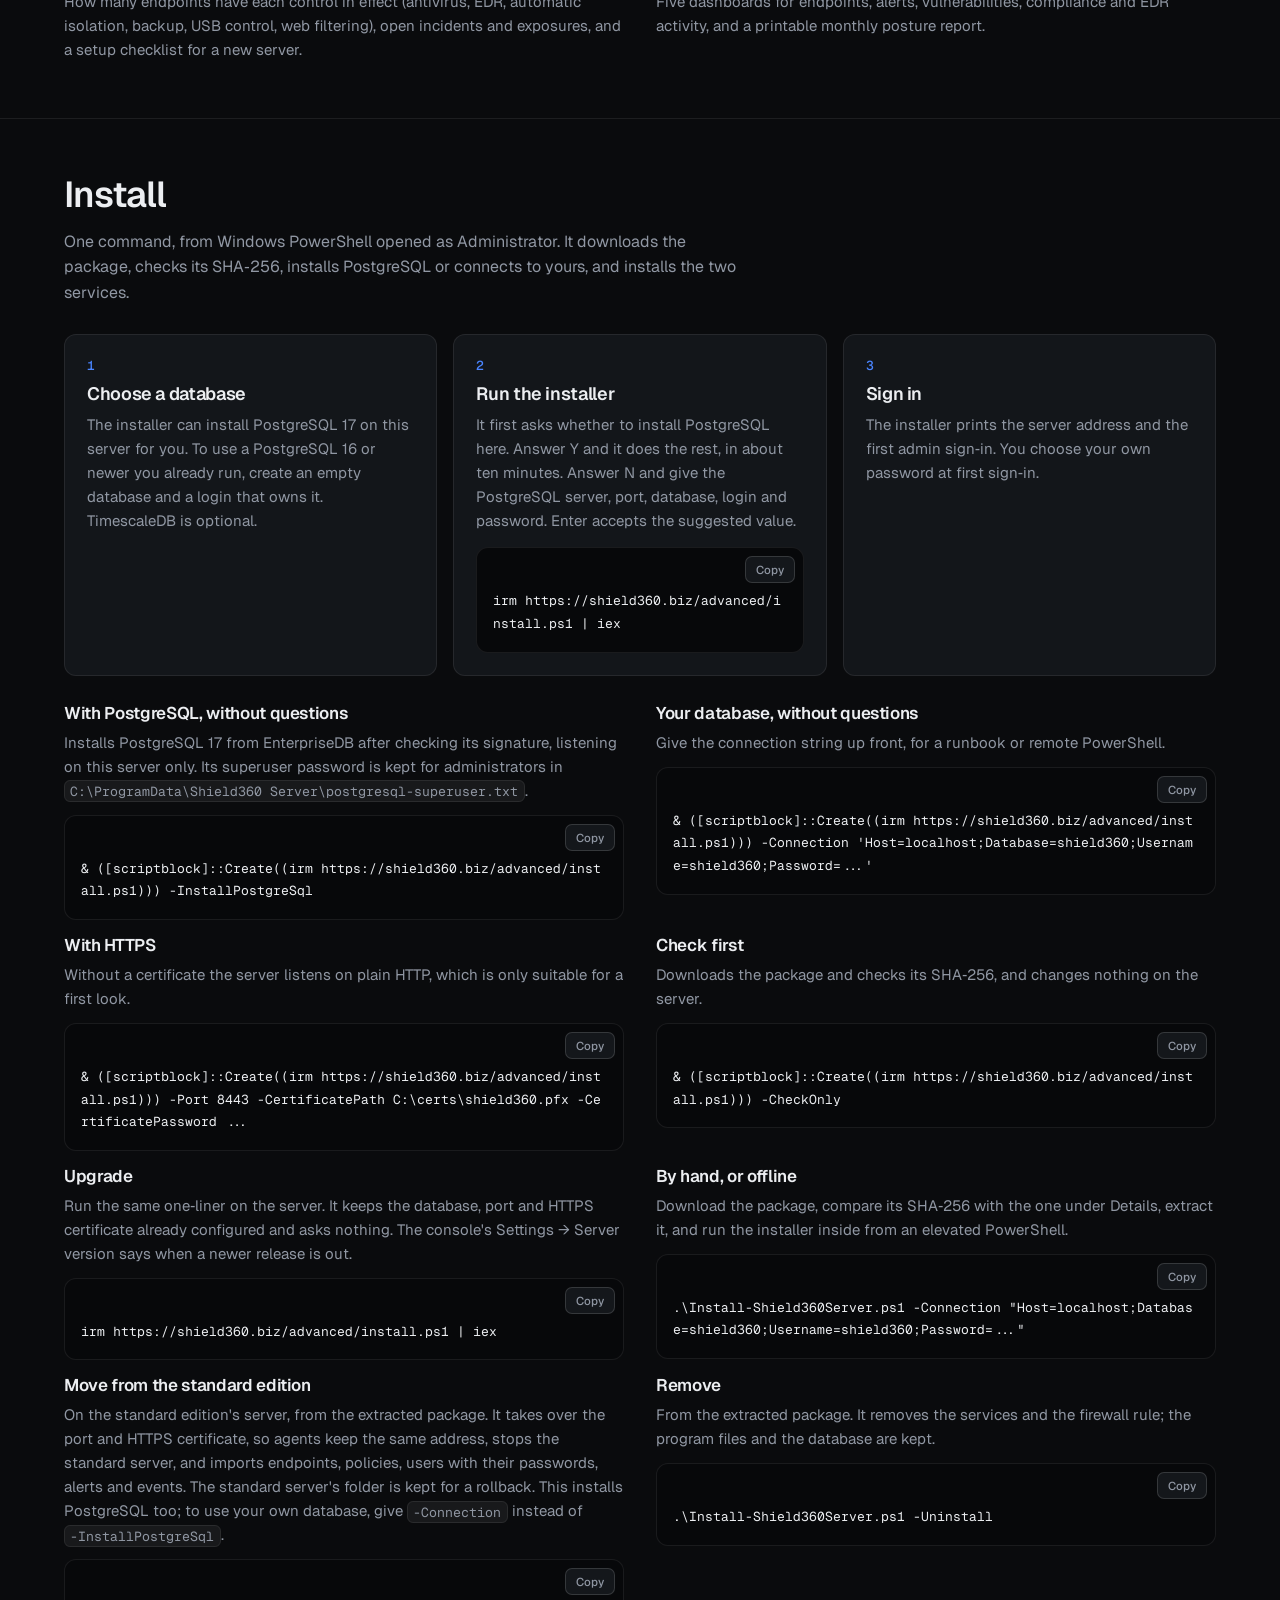
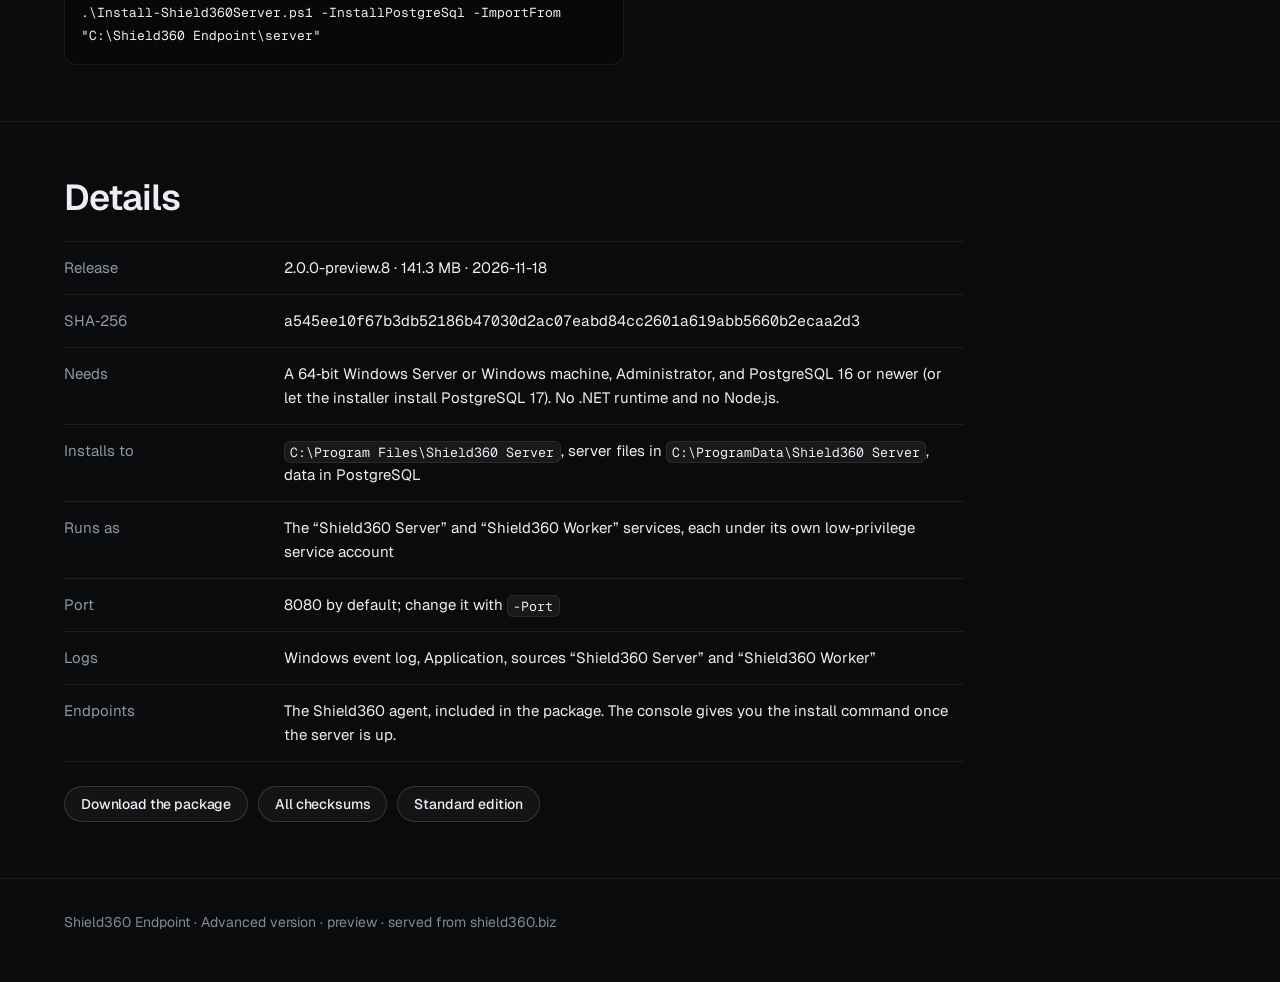
==== commit f632ee0b: "Say which install command is which edition's The standard command never switches a server to Advance" ====
--- a/advanced/index.html
+++ b/advanced/index.html
@@ -75,6 +75,7 @@
           </div>
         </div>
         <p class="adv-note"><b>This is a preview.</b> Install it on a spare server first, not over a server you rely on. The <a class="text-link" href="/">standard edition</a> is still the supported release, and its downloads have not changed.</p>
+        <p class="adv-note"><b>Note the <code>/advanced/</code> in the command.</b> The standard edition's command, <code>irm https://shield360.biz/install.ps1 | iex</code>, installs or upgrades the standard edition and never switches a server to Advanced. To move a standard server across, see <a class="text-link" href="#move">Move from the standard edition</a>.</p>
         <div class="adv-links">
           <a class="btn btn-primary" href="#install">How to install</a>
           <a class="btn btn-ghost" href="install.ps1" target="_blank" rel="noopener">Read install.ps1</a>
@@ -201,7 +202,7 @@
 <pre id="cmd-install">.\Install-Shield360Server.ps1 -Connection "Host=localhost;Database=shield360;Username=shield360;Password=..."</pre>
             </div>
           </div>
-          <div>
+          <div id="move">
             <h3>Move from the standard edition</h3>
             <p>On the standard edition's server, from the extracted package. It takes over the port and HTTPS certificate, so agents keep the same address, stops the standard server, and imports endpoints, policies, users with their passwords, alerts and events. The standard server's folder is kept for a rollback. This installs PostgreSQL too; to use your own database, give <code style="white-space:nowrap">-Connection</code> instead of <code style="white-space:nowrap">-InstallPostgreSql</code>.</p>
             <div class="code">
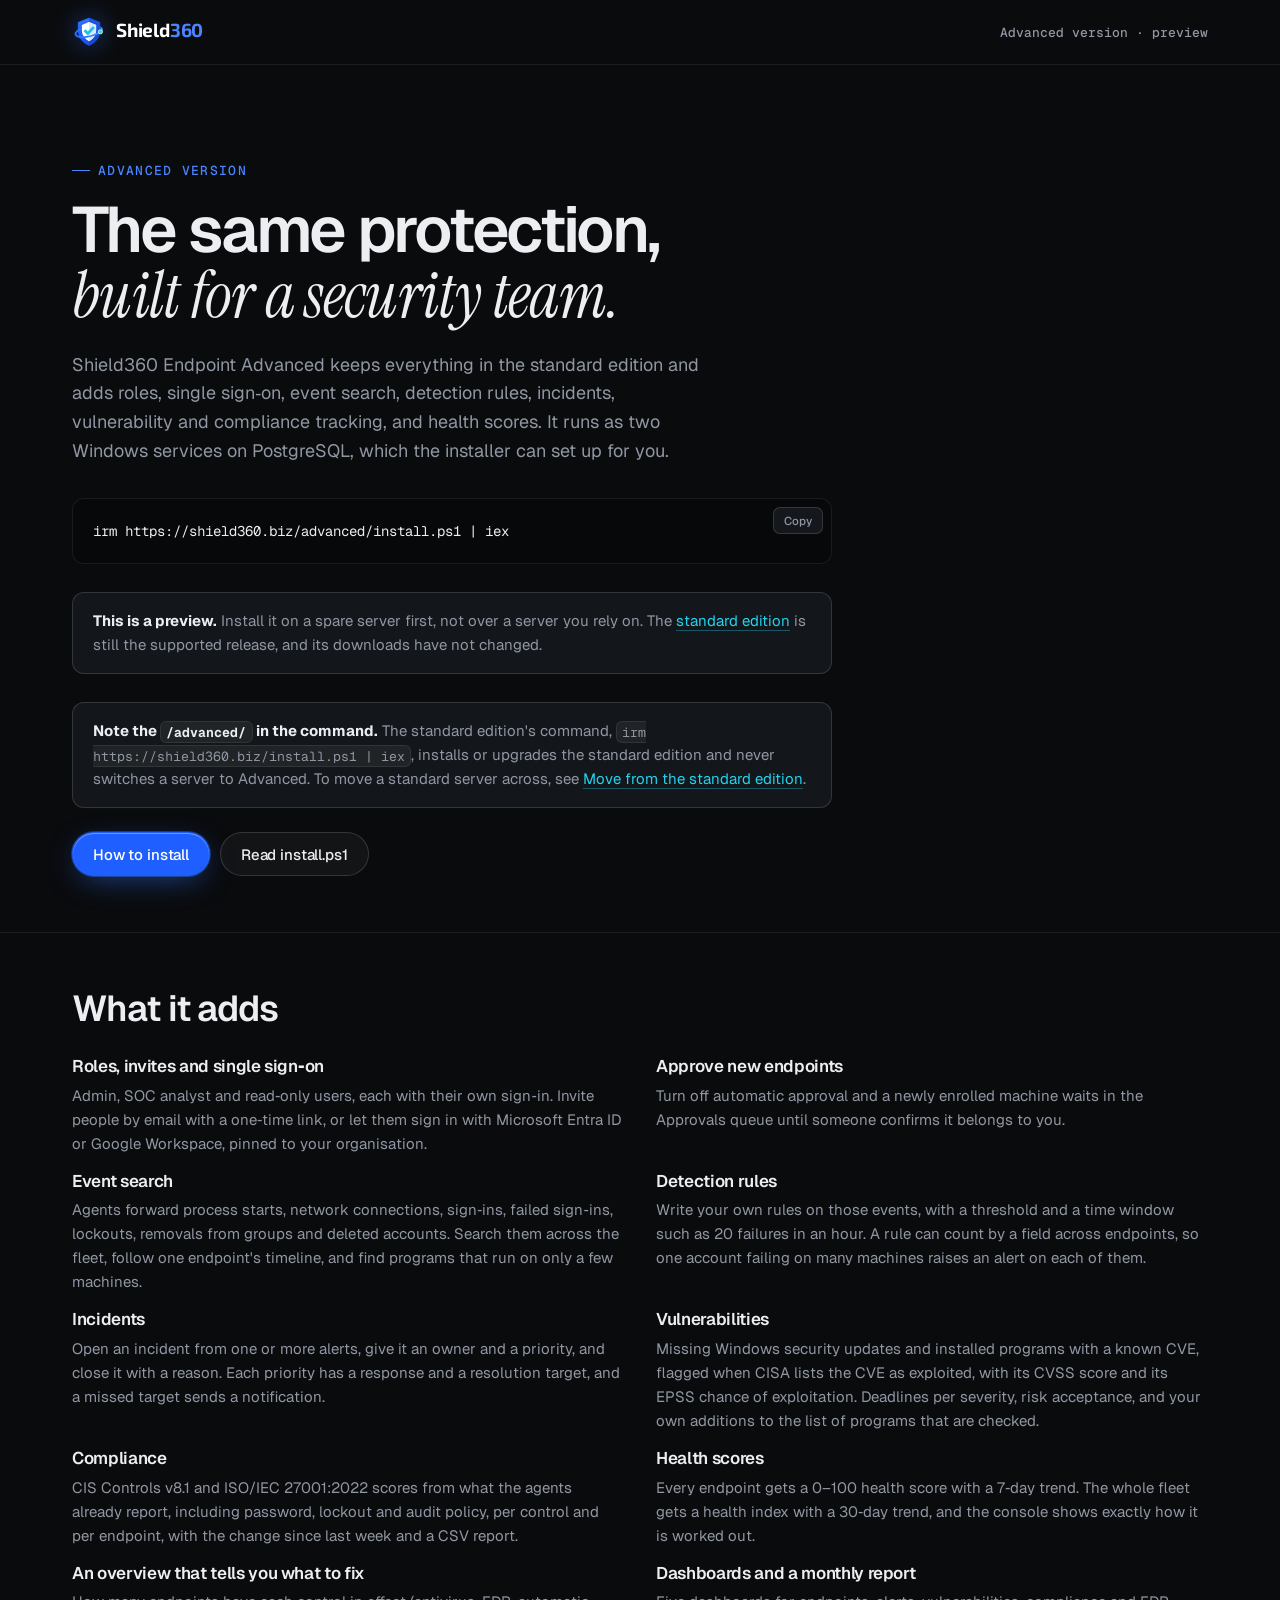
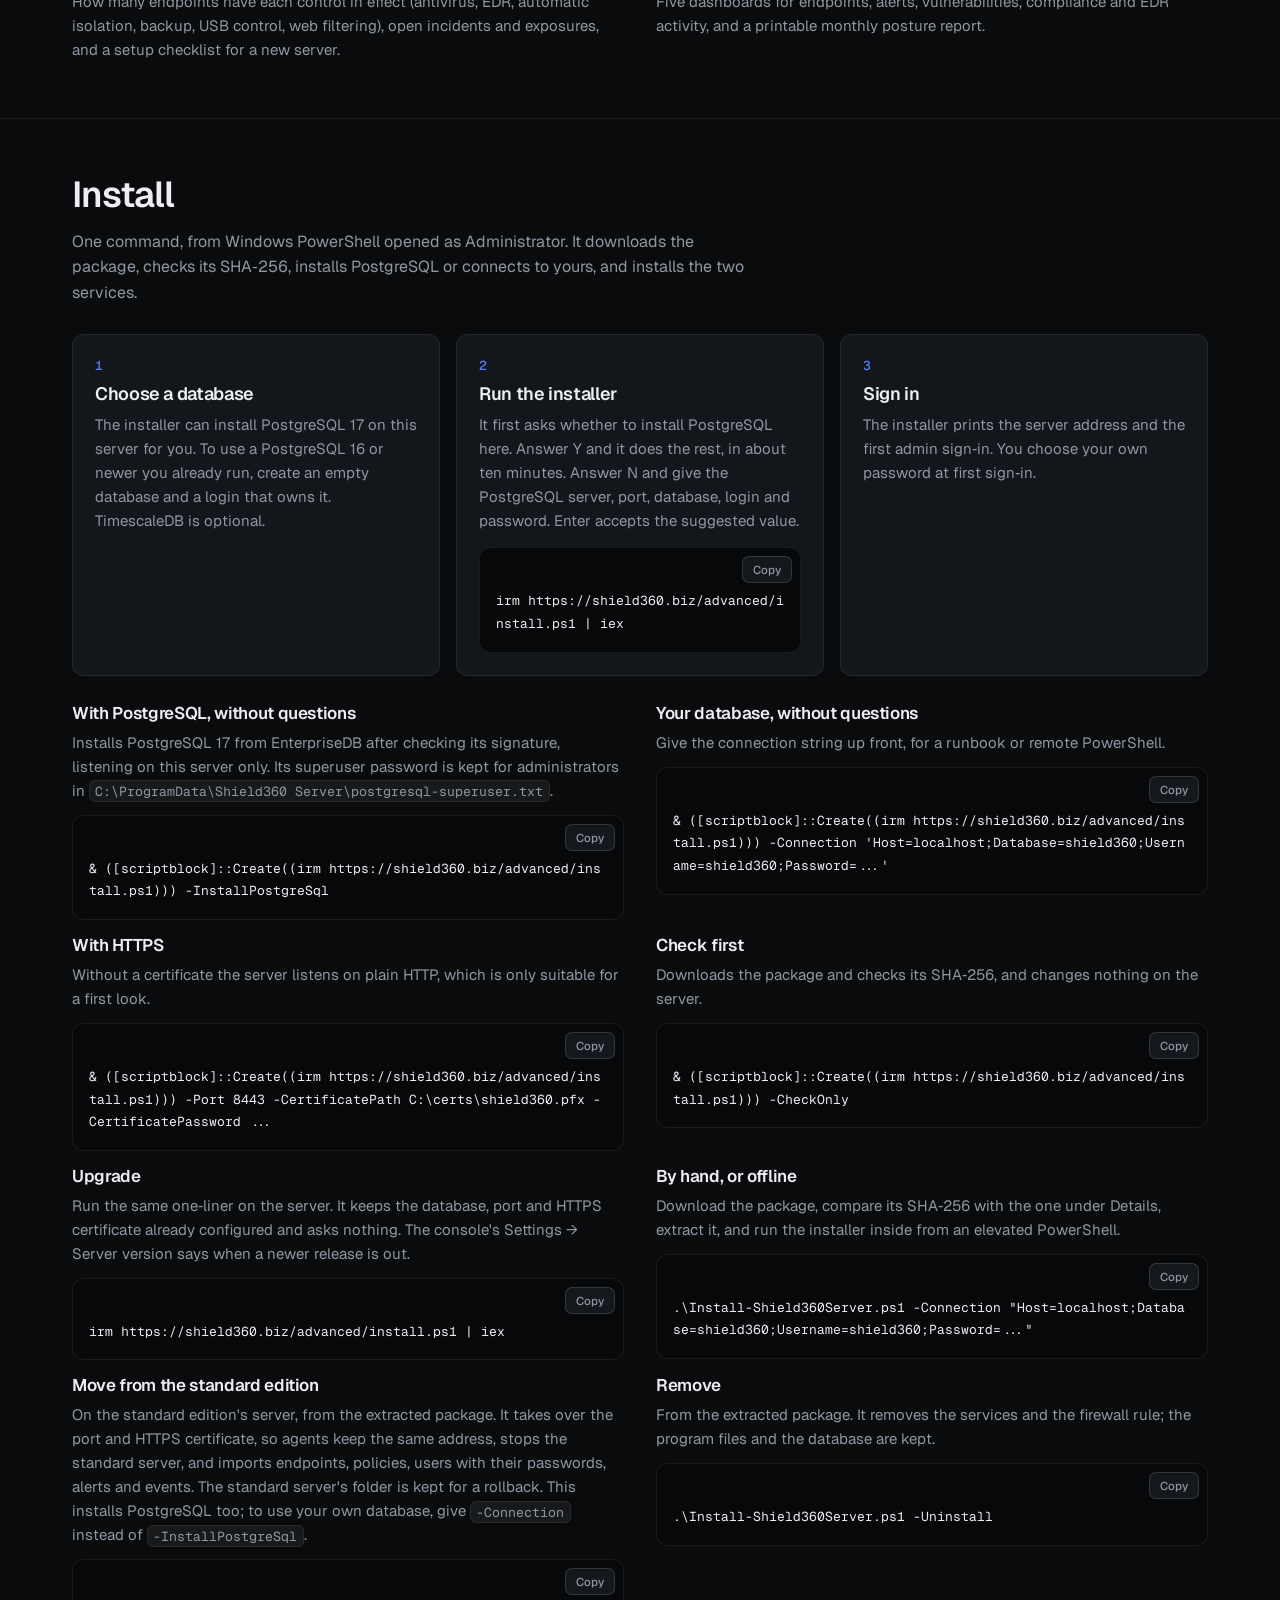
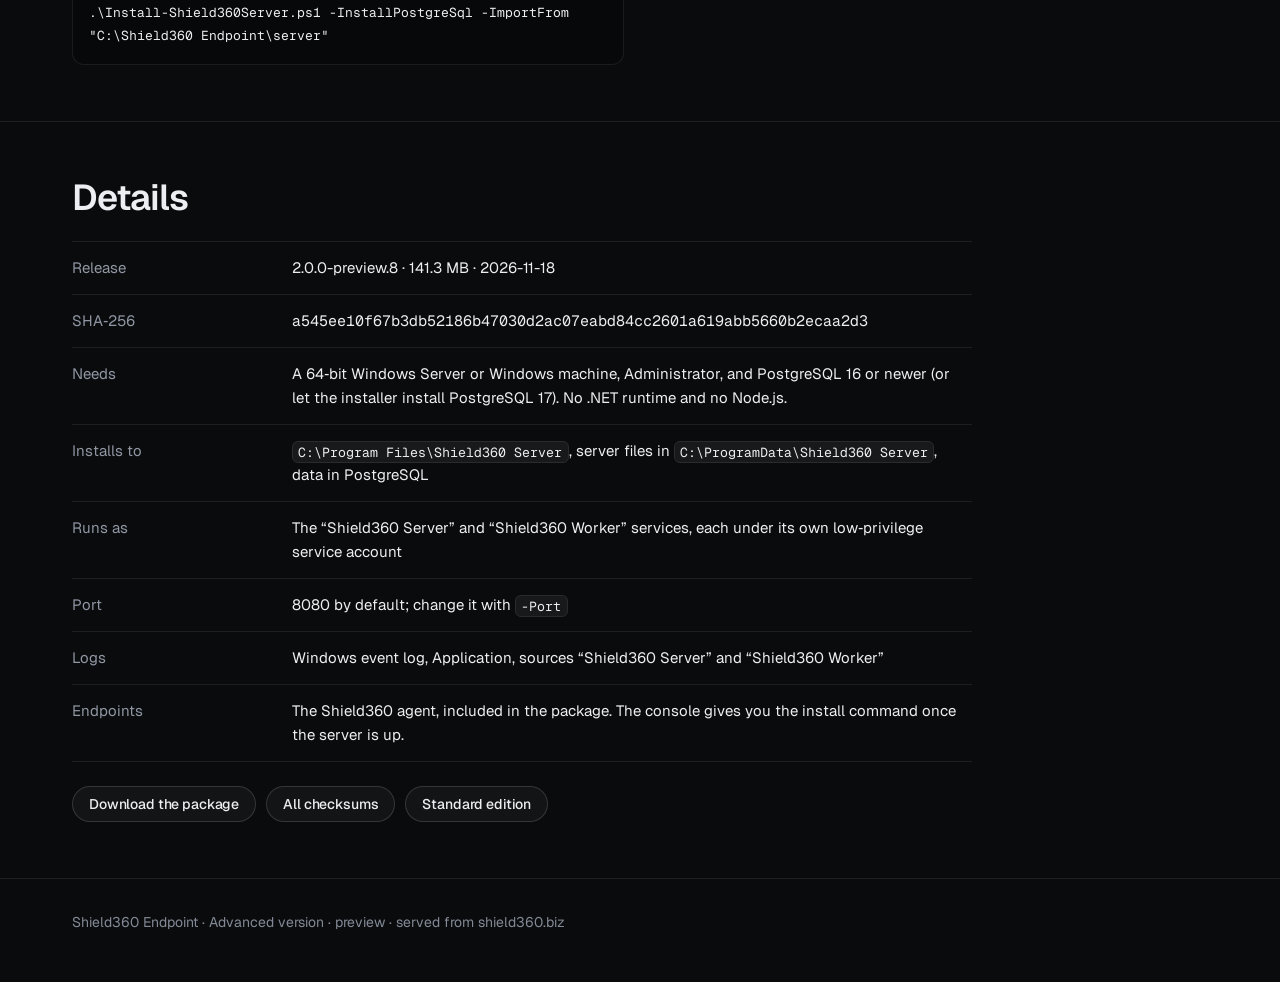
==== commit e774227e: "Use the width of wide monitors The page column grew no wider than 1200px. It now grows with the scre" ====
--- a/advanced/index.html
+++ b/advanced/index.html
@@ -11,7 +11,7 @@
   <link rel="preconnect" href="https://fonts.googleapis.com">
   <link rel="preconnect" href="https://fonts.gstatic.com" crossorigin>
   <link href="https://fonts.googleapis.com/css2?family=Exo+2:wght@700&family=Geist:wght@300..800&family=Geist+Mono:wght@400;500&family=Instrument+Serif:ital@0;1&display=swap" rel="stylesheet">
-  <link rel="stylesheet" href="/styles.css">
+  <link rel="stylesheet" href="/styles.css?v=20261120">
   <style>
     .adv-top { border-bottom: 1px solid var(--line); }
     .adv-top .wrap { display: flex; align-items: center; justify-content: space-between; height: 64px; gap: 16px; }
@@ -31,7 +31,7 @@
     .adv-steps li::before { counter-increment: s; content: counter(s); display: block; font: 500 13px var(--mono); color: var(--accent); }
     .adv-steps h3 { font-size: 18px; }
     .adv-steps p { color: var(--muted); font-size: 15px; }
-    .adv-grid { display: grid; grid-template-columns: 1fr 1fr; gap: 16px 32px; margin-top: 28px; padding: 0; }
+    .adv-grid { display: grid; grid-template-columns: repeat(auto-fill, minmax(380px, 1fr)); gap: 16px 32px; margin-top: 28px; padding: 0; }
     .adv-grid > div { display: flex; flex-direction: column; gap: 8px; }
     .adv-grid h3 { font-size: 17px; }
     .adv-grid p { color: var(--muted); font-size: 15px; }
--- a/styles.css
+++ b/styles.css
@@ -45,7 +45,8 @@
 p { margin: 0; }
 ::selection { background: var(--accent-fill); color: #fff; }
 
-.wrap { width: 100%; max-width: 1200px; margin: 0 auto; padding: 0 24px; }
+/* Grows with wide monitors (1200px up to 1920px); paragraphs keep their own max-width for readable lines. */
+.wrap { width: 100%; max-width: clamp(1200px, 86vw, 1920px); margin: 0 auto; padding: 0 clamp(24px, 2.5vw, 48px); }
 .serif { font-family: var(--serif); font-style: italic; font-weight: 400; letter-spacing: -.01em; }
 .accent-text {
   background: linear-gradient(100deg, var(--accent) 10%, var(--accent-2) 60%, #a5f3fc);
